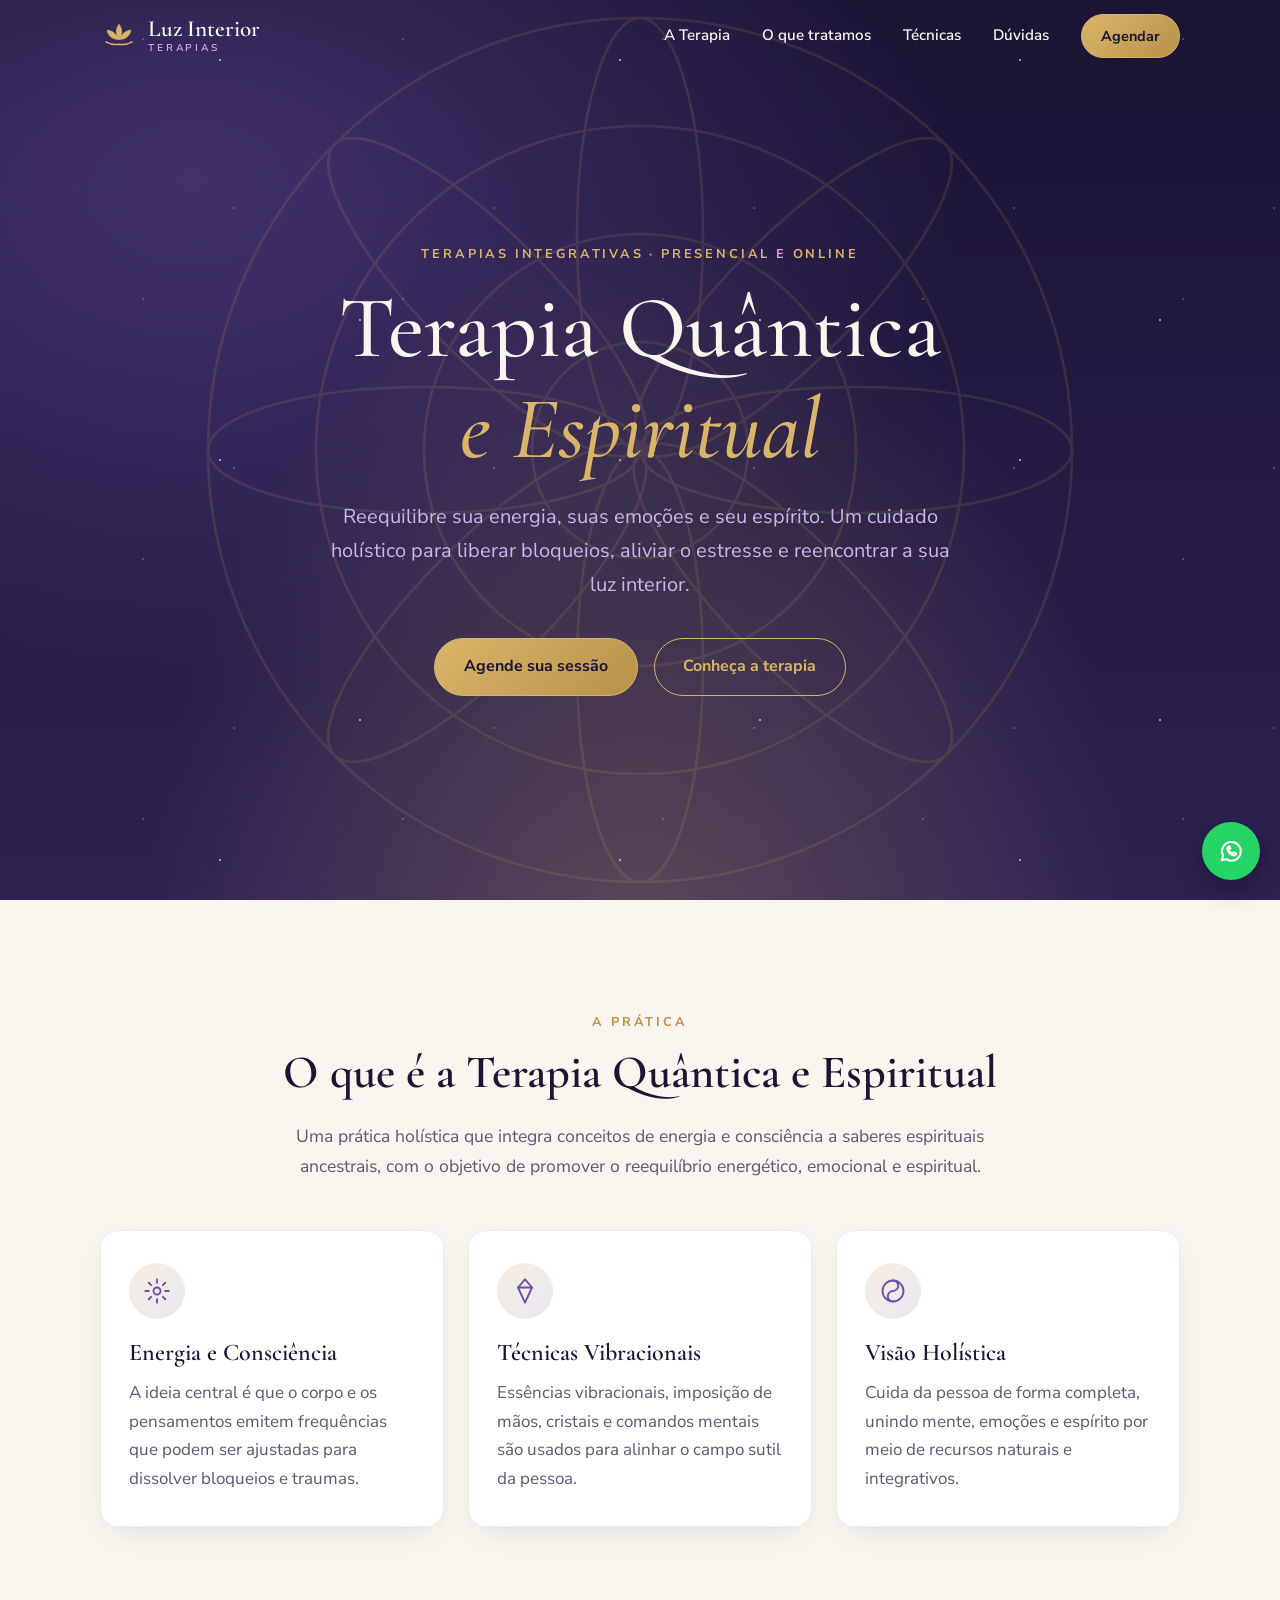
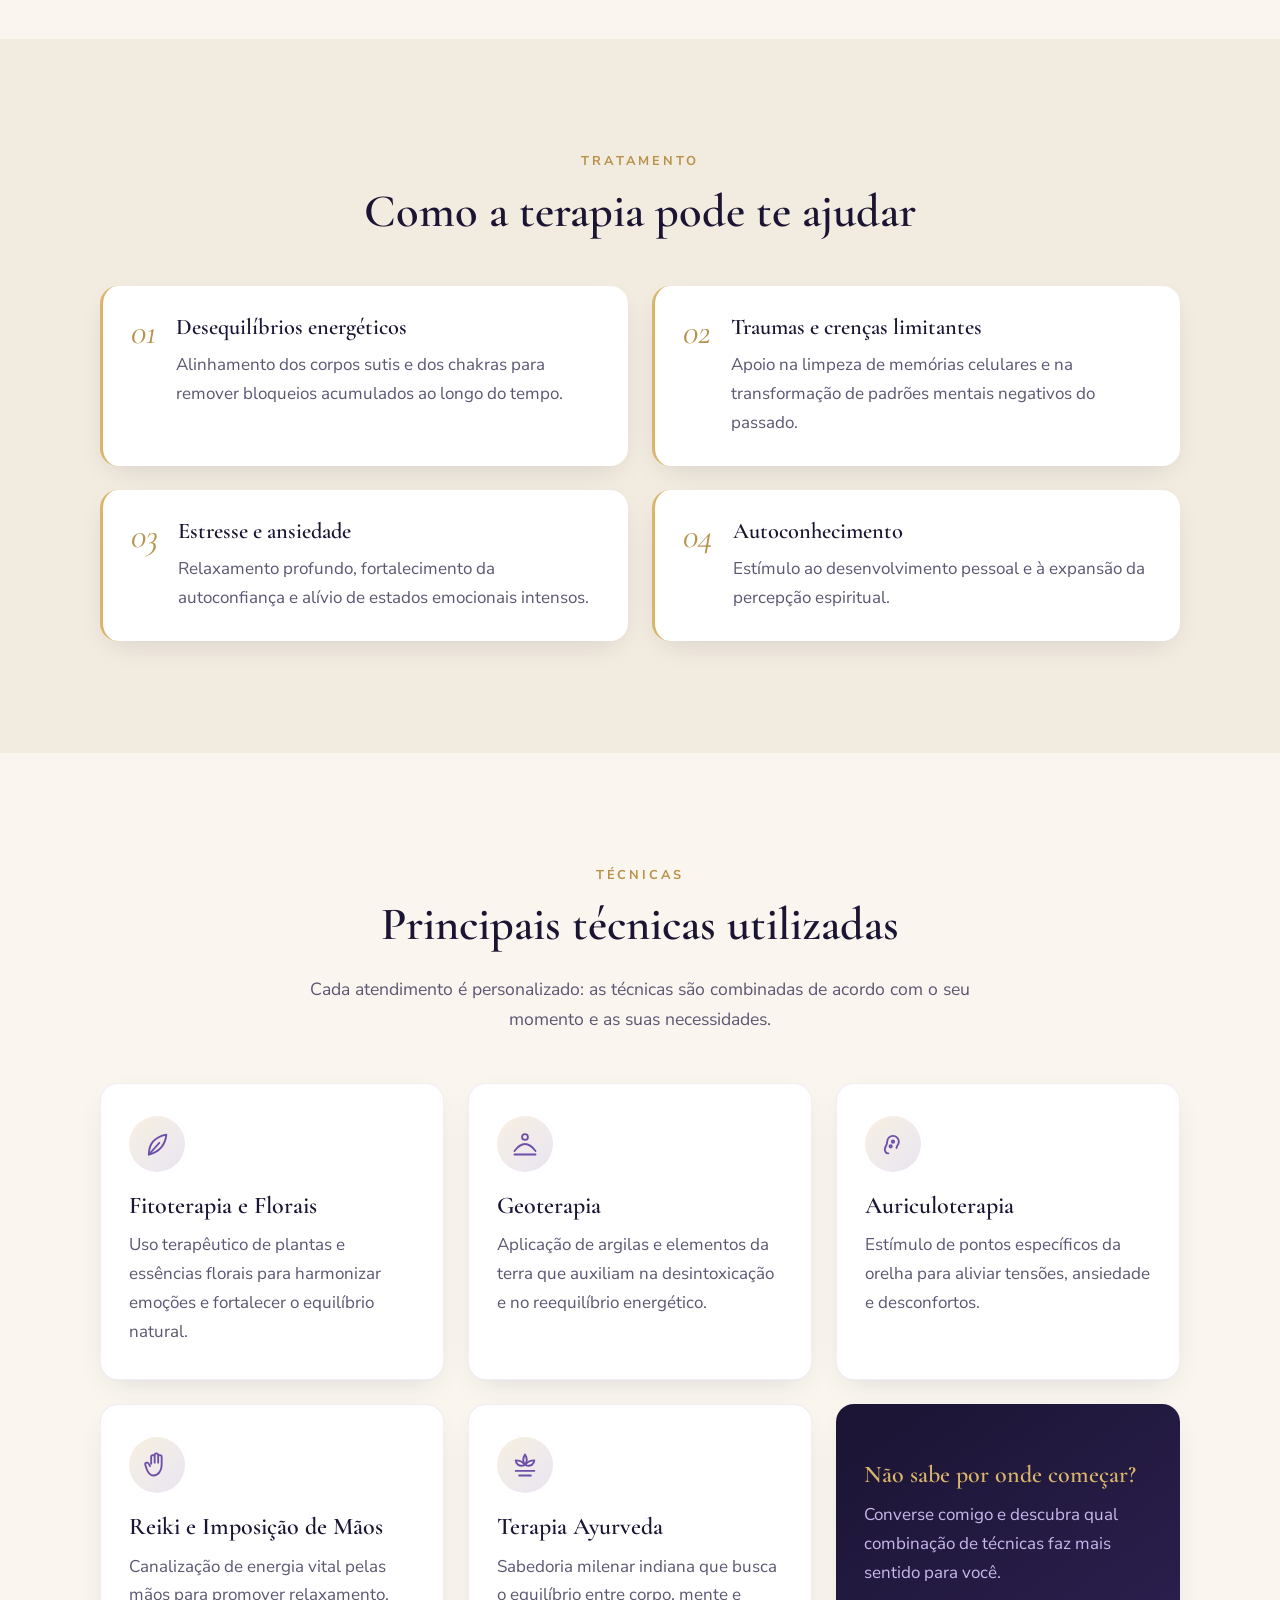
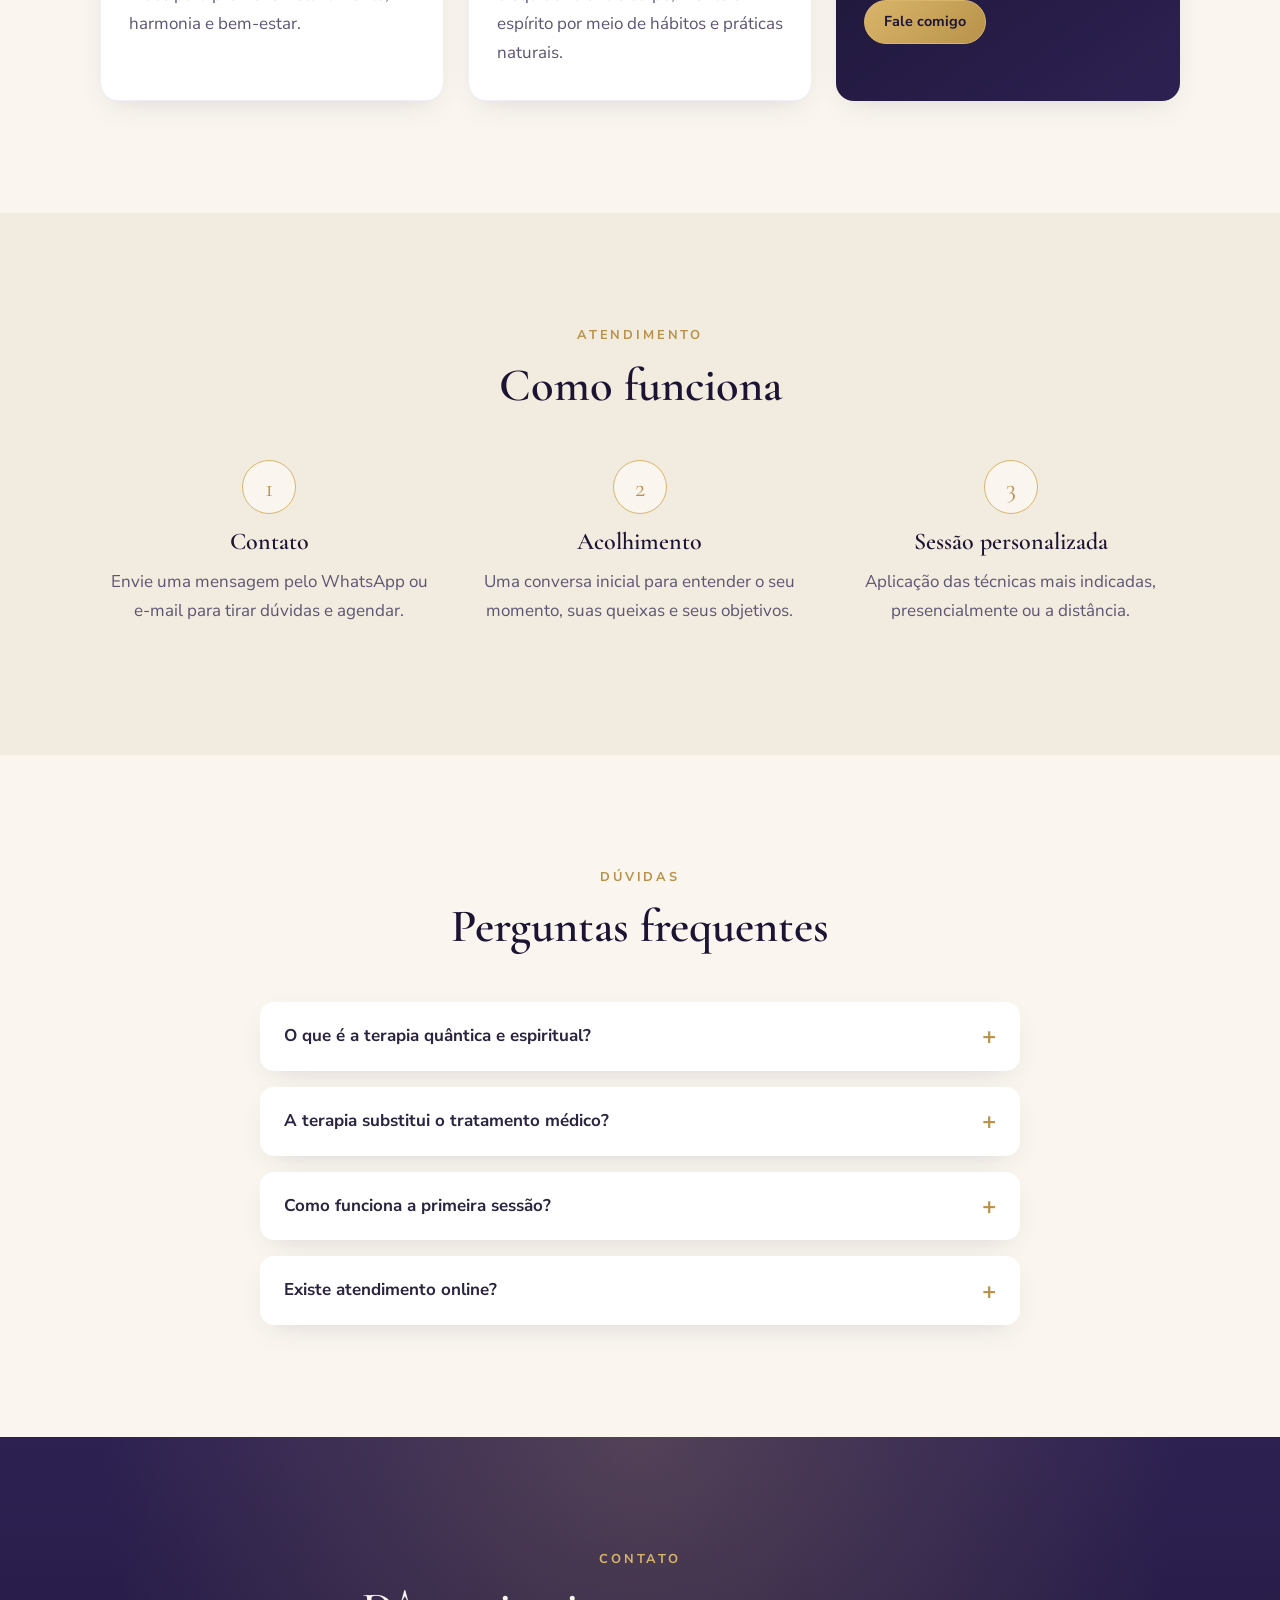
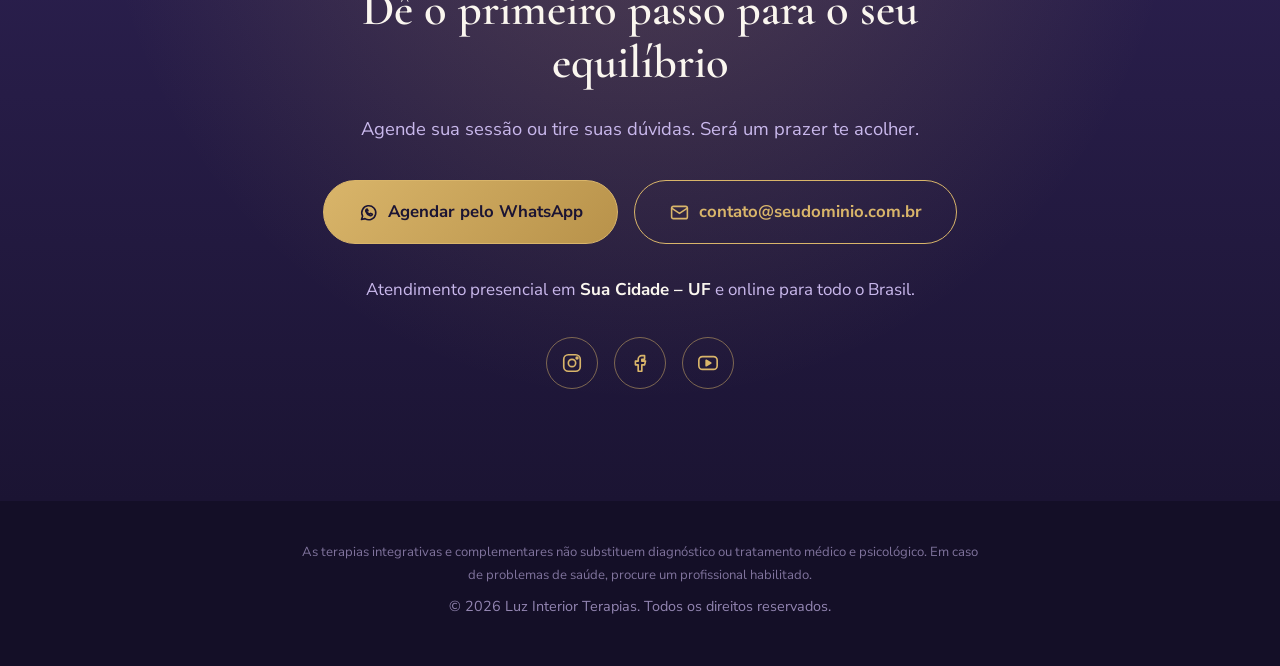
==== index.html @ 0f95713f "feat: V1 landing page validation" ====
<!DOCTYPE html>
<!--
================================================================================
  LANDING PAGE — Terapia Quântica e Espiritual
  --------------------------------------------------------------------------------
  Estrutura do projeto:
    index.html            → página única (este arquivo)
    404.html              → página de erro
    assets/css/style.css  → estilos (variáveis de tema no topo)
    assets/js/main.js     → interações (menu mobile, animações, ano no rodapé)
    assets/img/           → favicon, imagem de compartilhamento (Open Graph)
    robots.txt / sitemap.xml / site.webmanifest / .htaccess

  PERSONALIZAÇÃO:
    Todos os trechos que precisam ser trocados estão marcados com o comentário
    "EDITAR". Faça uma busca por "EDITAR" e por "seudominio.com.br" antes de publicar.
    Veja o README.md para o checklist completo.
================================================================================
-->
<html lang="pt-BR">
<head>
  <meta charset="UTF-8">
  <meta name="viewport" content="width=device-width, initial-scale=1">

  <!-- ===================== SEO BÁSICO ===================== -->
  <!-- EDITAR: título (até ~60 caracteres) — inclua serviço + cidade para SEO local -->
  <title>Terapia Quântica e Espiritual em Sua Cidade | Luz Interior Terapias</title>
  <!-- EDITAR: descrição (até ~155 caracteres) — aparece no resultado do Google -->
  <meta name="description" content="Terapia quântica e espiritual para equilíbrio energético e emocional: Reiki, florais, auriculoterapia, geoterapia e ayurveda. Agende sua sessão.">
  <meta name="keywords" content="terapia quântica, terapia espiritual, reiki, florais, fitoterapia, auriculoterapia, geoterapia, ayurveda, terapia holística, alinhamento de chakras">
  <meta name="author" content="Luz Interior Terapias"> <!-- EDITAR -->
  <meta name="robots" content="index, follow, max-image-preview:large">
  <!-- EDITAR: URL definitiva do site (evita conteúdo duplicado) -->
  <link rel="canonical" href="https://www.seudominio.com.br/">
  <meta name="theme-color" content="#1b1433">

  <!-- ===================== OPEN GRAPH (Facebook, WhatsApp, LinkedIn) ===================== -->
  <meta property="og:type" content="website">
  <meta property="og:locale" content="pt_BR">
  <meta property="og:site_name" content="Luz Interior Terapias"> <!-- EDITAR -->
  <meta property="og:title" content="Terapia Quântica e Espiritual | Luz Interior Terapias">
  <meta property="og:description" content="Reequilíbrio energético, emocional e espiritual com Reiki, florais, auriculoterapia, geoterapia e ayurveda.">
  <meta property="og:url" content="https://www.seudominio.com.br/">
  <meta property="og:image" content="https://www.seudominio.com.br/assets/img/og-image.jpg">
  <meta property="og:image:width" content="1200">
  <meta property="og:image:height" content="630">
  <meta property="og:image:alt" content="Terapia Quântica e Espiritual — Luz Interior Terapias">

  <!-- ===================== TWITTER / X ===================== -->
  <meta name="twitter:card" content="summary_large_image">
  <meta name="twitter:title" content="Terapia Quântica e Espiritual | Luz Interior Terapias">
  <meta name="twitter:description" content="Reequilíbrio energético, emocional e espiritual. Agende sua sessão.">
  <meta name="twitter:image" content="https://www.seudominio.com.br/assets/img/og-image.jpg">

  <!-- ===================== ÍCONES E MANIFEST ===================== -->
  <link rel="icon" href="assets/img/favicon.svg" type="image/svg+xml">
  <link rel="icon" href="assets/img/favicon-32.png" sizes="32x32" type="image/png">
  <link rel="apple-touch-icon" href="assets/img/apple-touch-icon.png">
  <link rel="manifest" href="site.webmanifest">

  <!-- ===================== FONTES (Google Fonts) =====================
       preconnect acelera o carregamento; display=swap evita texto invisível. -->
  <link rel="preconnect" href="https://fonts.googleapis.com">
  <link rel="preconnect" href="https://fonts.gstatic.com" crossorigin>
  <link href="https://fonts.googleapis.com/css2?family=Cormorant+Garamond:ital,wght@0,500;0,600;1,500&family=Nunito+Sans:wght@400;600;700&display=swap" rel="stylesheet">

  <!-- ===================== ESTILOS ===================== -->
  <link rel="stylesheet" href="assets/css/style.css">

  <!-- ===================== DADOS ESTRUTURADOS (Schema.org / JSON-LD) =====================
       Ajudam o Google a entender o negócio (nome, serviços, contato, redes sociais)
       e podem gerar resultados enriquecidos. Teste em: https://search.google.com/test/rich-results -->
  <script type="application/ld+json">
  {
    "@context": "https://schema.org",
    "@type": "HealthAndBeautyBusiness",
    "@id": "https://www.seudominio.com.br/#negocio",
    "name": "Luz Interior Terapias",
    "description": "Terapia quântica e espiritual para reequilíbrio energético, emocional e espiritual.",
    "url": "https://www.seudominio.com.br/",
    "image": "https://www.seudominio.com.br/assets/img/og-image.jpg",
    "logo": "https://www.seudominio.com.br/assets/img/apple-touch-icon.png",
    "telephone": "+55-11-90000-0000",
    "email": "contato@seudominio.com.br",
    "priceRange": "$$",
    "address": {
      "@type": "PostalAddress",
      "addressLocality": "Sua Cidade",
      "addressRegion": "UF",
      "addressCountry": "BR"
    },
    "areaServed": "Sua Cidade e atendimentos online",
    "sameAs": [
      "https://www.instagram.com/seuperfil",
      "https://www.facebook.com/seuperfil",
      "https://www.youtube.com/@seuperfil"
    ],
    "hasOfferCatalog": {
      "@type": "OfferCatalog",
      "name": "Terapias",
      "itemListElement": [
        { "@type": "Offer", "itemOffered": { "@type": "Service", "name": "Fitoterapia e Florais" } },
        { "@type": "Offer", "itemOffered": { "@type": "Service", "name": "Geoterapia" } },
        { "@type": "Offer", "itemOffered": { "@type": "Service", "name": "Auriculoterapia" } },
        { "@type": "Offer", "itemOffered": { "@type": "Service", "name": "Reiki e Imposição de Mãos" } },
        { "@type": "Offer", "itemOffered": { "@type": "Service", "name": "Terapia Ayurveda" } }
      ]
    }
  }
  </script>
  <script type="application/ld+json">
  {
    "@context": "https://schema.org",
    "@type": "FAQPage",
    "mainEntity": [
      {
        "@type": "Question",
        "name": "O que é a terapia quântica e espiritual?",
        "acceptedAnswer": { "@type": "Answer", "text": "É uma prática holística e integrativa que trabalha o equilíbrio energético, emocional e espiritual da pessoa, utilizando técnicas como Reiki, florais, auriculoterapia, geoterapia e ayurveda." }
      },
      {
        "@type": "Question",
        "name": "A terapia substitui o tratamento médico?",
        "acceptedAnswer": { "@type": "Answer", "text": "Não. As terapias integrativas são complementares e não substituem diagnóstico, acompanhamento ou tratamento médico e psicológico." }
      },
      {
        "@type": "Question",
        "name": "Como funciona a primeira sessão?",
        "acceptedAnswer": { "@type": "Answer", "text": "A primeira sessão começa com uma conversa acolhedora para entender o seu momento e seus objetivos. A partir disso, as técnicas mais adequadas são escolhidas para você." }
      },
      {
        "@type": "Question",
        "name": "Existe atendimento online?",
        "acceptedAnswer": { "@type": "Answer", "text": "Sim, algumas práticas podem ser realizadas a distância. Entre em contato para saber quais modalidades estão disponíveis." }
      }
    ]
  }
  </script>

  <!-- ===================== RASTREAMENTO (OPCIONAL) =====================
       Para campanhas de tráfego pago, descomente e preencha os IDs abaixo.
       ATENÇÃO (LGPD): ao ativar pixels/analytics, adicione um aviso de cookies
       e uma política de privacidade.

  Google Analytics 4 — troque G-XXXXXXXXXX pelo seu ID:
  <script async src="https://www.googletagmanager.com/gtag/js?id=G-XXXXXXXXXX"></script>
  <script>
    window.dataLayer = window.dataLayer || [];
    function gtag(){dataLayer.push(arguments);}
    gtag('js', new Date());
    gtag('config', 'G-XXXXXXXXXX');
  </script>

  Meta Pixel (Facebook/Instagram Ads) — cole aqui o código gerado no Gerenciador de Eventos.
  -->
</head>

<body>
  <!-- Link de acessibilidade: permite pular direto para o conteúdo via teclado -->
  <a class="skip-link" href="#conteudo">Pular para o conteúdo</a>

  <!-- ============================================================
       CABEÇALHO / NAVEGAÇÃO
       ============================================================ -->
  <header class="site-header" id="topo">
    <div class="container header-inner">
      <a href="#topo" class="brand" aria-label="Luz Interior Terapias — início">
        <!-- Símbolo: flor de lótus estilizada (SVG inline, sem requisição extra) -->
        <svg class="brand-icon" viewBox="0 0 64 64" aria-hidden="true">
          <path d="M32 12c5 7 7 14 0 26-7-12-5-19 0-26z" />
          <path d="M32 38c-4-9-11-15-20-16 1 9 8 16 20 16z" />
          <path d="M32 38c4-9 11-15 20-16-1 9-8 16-20 16z" />
          <path d="M10 42c7 4 15 5 22 4 7 1 15 0 22-4" fill="none" stroke-width="2.5" stroke-linecap="round" />
        </svg>
        <span class="brand-name">Luz Interior <small>Terapias</small></span> <!-- EDITAR -->
      </a>

      <button class="nav-toggle" aria-expanded="false" aria-controls="menu" aria-label="Abrir menu">
        <span></span><span></span><span></span>
      </button>

      <nav id="menu" class="site-nav" aria-label="Menu principal">
        <ul>
          <li><a href="#sobre">A Terapia</a></li>
          <li><a href="#tratamento">O que tratamos</a></li>
          <li><a href="#tecnicas">Técnicas</a></li>
          <li><a href="#faq">Dúvidas</a></li>
          <li><a href="#contato" class="btn btn-sm">Agendar</a></li>
        </ul>
      </nav>
    </div>
  </header>

  <main id="conteudo">

    <!-- ============================================================
         HERO — primeira dobra: título principal (H1) + chamada para ação
         ============================================================ -->
    <section class="hero" aria-labelledby="hero-titulo">
      <div class="hero-stars" aria-hidden="true"></div>
      <!-- Mandala decorativa ao fundo -->
      <svg class="hero-mandala" viewBox="0 0 200 200" aria-hidden="true">
        <g fill="none" stroke="currentColor" stroke-width="0.6">
          <circle cx="100" cy="100" r="96" />
          <circle cx="100" cy="100" r="72" />
          <circle cx="100" cy="100" r="48" />
          <circle cx="100" cy="100" r="24" />
          <g id="petalas">
            <ellipse cx="100" cy="52" rx="14" ry="48" />
            <ellipse cx="100" cy="52" rx="14" ry="48" transform="rotate(45 100 100)" />
            <ellipse cx="100" cy="52" rx="14" ry="48" transform="rotate(90 100 100)" />
            <ellipse cx="100" cy="52" rx="14" ry="48" transform="rotate(135 100 100)" />
            <ellipse cx="100" cy="52" rx="14" ry="48" transform="rotate(180 100 100)" />
            <ellipse cx="100" cy="52" rx="14" ry="48" transform="rotate(225 100 100)" />
            <ellipse cx="100" cy="52" rx="14" ry="48" transform="rotate(270 100 100)" />
            <ellipse cx="100" cy="52" rx="14" ry="48" transform="rotate(315 100 100)" />
          </g>
        </g>
      </svg>

      <div class="container hero-content">
        <p class="eyebrow">Terapias Integrativas · Presencial e Online</p>
        <h1 id="hero-titulo">Terapia Quântica <span>e Espiritual</span></h1>
        <p class="hero-lead">
          Reequilibre sua energia, suas emoções e seu espírito. Um cuidado holístico
          para liberar bloqueios, aliviar o estresse e reencontrar a sua luz interior.
        </p>
        <div class="hero-actions">
          <a href="#contato" class="btn">Agende sua sessão</a>
          <a href="#sobre" class="btn btn-ghost">Conheça a terapia</a>
        </div>
      </div>
    </section>

    <!-- ============================================================
         SOBRE A TERAPIA — o que é e como funciona a prática
         ============================================================ -->
    <section class="section" id="sobre" aria-labelledby="sobre-titulo">
      <div class="container">
        <header class="section-head reveal">
          <p class="eyebrow">A prática</p>
          <h2 id="sobre-titulo">O que é a Terapia Quântica e Espiritual</h2>
          <p>
            Uma prática holística que integra conceitos de energia e consciência a
            saberes espirituais ancestrais, com o objetivo de promover o reequilíbrio
            energético, emocional e espiritual.
          </p>
        </header>

        <div class="grid grid-3">
          <article class="card reveal">
            <div class="card-icon" aria-hidden="true">
              <svg viewBox="0 0 24 24"><circle cx="12" cy="12" r="3"/><path d="M12 2v3M12 19v3M2 12h3M19 12h3M4.9 4.9l2.1 2.1M17 17l2.1 2.1M4.9 19.1 7 17M17 7l2.1-2.1"/></svg>
            </div>
            <h3>Energia e Consciência</h3>
            <p>
              A ideia central é que o corpo e os pensamentos emitem frequências que
              podem ser ajustadas para dissolver bloqueios e traumas.
            </p>
          </article>

          <article class="card reveal">
            <div class="card-icon" aria-hidden="true">
              <svg viewBox="0 0 24 24"><path d="M12 2 6 9l6 13 6-13-6-7z"/><path d="M6 9h12"/></svg>
            </div>
            <h3>Técnicas Vibracionais</h3>
            <p>
              Essências vibracionais, imposição de mãos, cristais e comandos mentais
              são usados para alinhar o campo sutil da pessoa.
            </p>
          </article>

          <article class="card reveal">
            <div class="card-icon" aria-hidden="true">
              <svg viewBox="0 0 24 24"><circle cx="12" cy="12" r="9"/><path d="M12 3a4.5 4.5 0 0 1 0 9 4.5 4.5 0 0 0 0 9"/></svg>
            </div>
            <h3>Visão Holística</h3>
            <p>
              Cuida da pessoa de forma completa, unindo mente, emoções e espírito
              por meio de recursos naturais e integrativos.
            </p>
          </article>
        </div>
      </div>
    </section>

    <!-- ============================================================
         TRATAMENTO — o que a terapia trabalha (benefícios)
         ============================================================ -->
    <section class="section section-alt" id="tratamento" aria-labelledby="tratamento-titulo">
      <div class="container">
        <header class="section-head reveal">
          <p class="eyebrow">Tratamento</p>
          <h2 id="tratamento-titulo">Como a terapia pode te ajudar</h2>
        </header>

        <div class="grid grid-2">
          <article class="benefit reveal">
            <span class="benefit-num" aria-hidden="true">01</span>
            <div>
              <h3>Desequilíbrios energéticos</h3>
              <p>Alinhamento dos corpos sutis e dos chakras para remover bloqueios acumulados ao longo do tempo.</p>
            </div>
          </article>

          <article class="benefit reveal">
            <span class="benefit-num" aria-hidden="true">02</span>
            <div>
              <h3>Traumas e crenças limitantes</h3>
              <p>Apoio na limpeza de memórias celulares e na transformação de padrões mentais negativos do passado.</p>
            </div>
          </article>

          <article class="benefit reveal">
            <span class="benefit-num" aria-hidden="true">03</span>
            <div>
              <h3>Estresse e ansiedade</h3>
              <p>Relaxamento profundo, fortalecimento da autoconfiança e alívio de estados emocionais intensos.</p>
            </div>
          </article>

          <article class="benefit reveal">
            <span class="benefit-num" aria-hidden="true">04</span>
            <div>
              <h3>Autoconhecimento</h3>
              <p>Estímulo ao desenvolvimento pessoal e à expansão da percepção espiritual.</p>
            </div>
          </article>
        </div>
      </div>
    </section>

    <!-- ============================================================
         TÉCNICAS — principais técnicas utilizadas
         Para adicionar uma técnica, copie um bloco <article class="card technique">.
         ============================================================ -->
    <section class="section" id="tecnicas" aria-labelledby="tecnicas-titulo">
      <div class="container">
        <header class="section-head reveal">
          <p class="eyebrow">Técnicas</p>
          <h2 id="tecnicas-titulo">Principais técnicas utilizadas</h2>
          <p>Cada atendimento é personalizado: as técnicas são combinadas de acordo com o seu momento e as suas necessidades.</p>
        </header>

        <div class="grid grid-3 techniques">
          <article class="card technique reveal">
            <div class="card-icon" aria-hidden="true">
              <svg viewBox="0 0 24 24"><path d="M5 21c0-9 5-15 15-17-1 10-7 15-15 17z"/><path d="M5 21 14 11"/></svg>
            </div>
            <h3>Fitoterapia e Florais</h3>
            <p>Uso terapêutico de plantas e essências florais para harmonizar emoções e fortalecer o equilíbrio natural.</p>
          </article>

          <article class="card technique reveal">
            <div class="card-icon" aria-hidden="true">
              <svg viewBox="0 0 24 24"><path d="M3 18c3-4 6-6 9-6s6 2 9 6"/><path d="M3 21h18"/><circle cx="12" cy="6" r="2.5"/></svg>
            </div>
            <h3>Geoterapia</h3>
            <p>Aplicação de argilas e elementos da terra que auxiliam na desintoxicação e no reequilíbrio energético.</p>
          </article>

          <article class="card technique reveal">
            <div class="card-icon" aria-hidden="true">
              <svg viewBox="0 0 24 24"><path d="M8 20c-2 0-3-1.5-3-3.5S7 13 7 10a5 5 0 0 1 10 0c0 2.5-2 3.5-2 5.5"/><circle cx="12" cy="10" r="1"/><circle cx="10" cy="14" r="1"/></svg>
            </div>
            <h3>Auriculoterapia</h3>
            <p>Estímulo de pontos específicos da orelha para aliviar tensões, ansiedade e desconfortos.</p>
          </article>

          <article class="card technique reveal">
            <div class="card-icon" aria-hidden="true">
              <svg viewBox="0 0 24 24"><path d="M7 11V5a1.5 1.5 0 0 1 3 0v5M10 10V3.5a1.5 1.5 0 0 1 3 0V10M13 10V5a1.5 1.5 0 0 1 3 0v7c0 5-3 9-7 9-3 0-5-3-6-6l-1-3a1.5 1.5 0 0 1 3-1l1 2"/></svg>
            </div>
            <h3>Reiki e Imposição de Mãos</h3>
            <p>Canalização de energia vital pelas mãos para promover relaxamento, harmonia e bem-estar.</p>
          </article>

          <article class="card technique reveal">
            <div class="card-icon" aria-hidden="true">
              <svg viewBox="0 0 24 24"><path d="M12 3c2 3 2 6 0 9-2-3-2-6 0-9z"/><path d="M12 12c-2-3-5-4-8-4 0 3 3 6 8 4zM12 12c2-3 5-4 8-4 0 3-3 6-8 4z"/><path d="M4 17h16M7 21h10"/></svg>
            </div>
            <h3>Terapia Ayurveda</h3>
            <p>Sabedoria milenar indiana que busca o equilíbrio entre corpo, mente e espírito por meio de hábitos e práticas naturais.</p>
          </article>

          <!-- Card de chamada para ação que completa a grade de 6 -->
          <article class="card technique card-cta reveal">
            <h3>Não sabe por onde começar?</h3>
            <p>Converse comigo e descubra qual combinação de técnicas faz mais sentido para você.</p>
            <a href="#contato" class="btn btn-sm">Fale comigo</a>
          </article>
        </div>
      </div>
    </section>

    <!-- ============================================================
         COMO FUNCIONA — passos do atendimento
         ============================================================ -->
    <section class="section section-alt" id="como-funciona" aria-labelledby="passos-titulo">
      <div class="container">
        <header class="section-head reveal">
          <p class="eyebrow">Atendimento</p>
          <h2 id="passos-titulo">Como funciona</h2>
        </header>
        <ol class="steps">
          <li class="reveal">
            <h3>Contato</h3>
            <p>Envie uma mensagem pelo WhatsApp ou e-mail para tirar dúvidas e agendar.</p>
          </li>
          <li class="reveal">
            <h3>Acolhimento</h3>
            <p>Uma conversa inicial para entender o seu momento, suas queixas e seus objetivos.</p>
          </li>
          <li class="reveal">
            <h3>Sessão personalizada</h3>
            <p>Aplicação das técnicas mais indicadas, presencialmente ou a distância.</p>
          </li>
        </ol>
      </div>
    </section>

    <!-- ============================================================
         FAQ — perguntas frequentes (também marcado em JSON-LD no <head>)
         <details>/<summary> funciona sem JavaScript.
         ============================================================ -->
    <section class="section" id="faq" aria-labelledby="faq-titulo">
      <div class="container container-narrow">
        <header class="section-head reveal">
          <p class="eyebrow">Dúvidas</p>
          <h2 id="faq-titulo">Perguntas frequentes</h2>
        </header>

        <div class="faq">
          <details class="reveal">
            <summary>O que é a terapia quântica e espiritual?</summary>
            <p>É uma prática holística e integrativa que trabalha o equilíbrio energético, emocional e espiritual da pessoa, utilizando técnicas como Reiki, florais, auriculoterapia, geoterapia e ayurveda.</p>
          </details>
          <details class="reveal">
            <summary>A terapia substitui o tratamento médico?</summary>
            <p>Não. As terapias integrativas são complementares e não substituem diagnóstico, acompanhamento ou tratamento médico e psicológico.</p>
          </details>
          <details class="reveal">
            <summary>Como funciona a primeira sessão?</summary>
            <p>A primeira sessão começa com uma conversa acolhedora para entender o seu momento e seus objetivos. A partir disso, as técnicas mais adequadas são escolhidas para você.</p>
          </details>
          <details class="reveal">
            <summary>Existe atendimento online?</summary>
            <p>Sim, algumas práticas podem ser realizadas a distância. Entre em contato para saber quais modalidades estão disponíveis.</p>
          </details>
        </div>
      </div>
    </section>

    <!-- ============================================================
         CONTATO E REDES SOCIAIS
         EDITAR: número do WhatsApp (formato 55 + DDD + número, só dígitos),
                 e-mail e links das redes sociais.
         ============================================================ -->
    <section class="section contact" id="contato" aria-labelledby="contato-titulo">
      <div class="container contact-inner reveal">
        <p class="eyebrow">Contato</p>
        <h2 id="contato-titulo">Dê o primeiro passo para o seu equilíbrio</h2>
        <p class="contact-lead">Agende sua sessão ou tire suas dúvidas. Será um prazer te acolher.</p>

        <div class="contact-actions">
          <a class="btn btn-lg" data-track="whatsapp"
             href="https://wa.me/5511900000000?text=Ol%C3%A1!%20Vim%20pelo%20site%20e%20gostaria%20de%20agendar%20uma%20sess%C3%A3o."
             target="_blank" rel="noopener">
            <svg viewBox="0 0 24 24" aria-hidden="true"><path d="M4 20l1.3-3.9A8 8 0 1 1 8 19z"/><path d="M9 9.5c.5 2 2.5 4 4.5 4.5l1-1 2 1c-.5 1.5-1.5 2-3 1.5A7 7 0 0 1 9 11c-.5-1.5 0-2.5 1.5-3l1 2z"/></svg>
            Agendar pelo WhatsApp
          </a>
          <a class="btn btn-ghost btn-lg" data-track="email" href="mailto:contato@seudominio.com.br?subject=Agendamento%20de%20sess%C3%A3o">
            <svg viewBox="0 0 24 24" aria-hidden="true"><rect x="3" y="5" width="18" height="14" rx="2"/><path d="m3 7 9 6 9-6"/></svg>
            contato@seudominio.com.br
          </a>
        </div>

        <p class="contact-info">
          <!-- EDITAR: cidade / endereço de atendimento -->
          Atendimento presencial em <strong>Sua Cidade – UF</strong> e online para todo o Brasil.
        </p>

        <ul class="social" aria-label="Redes sociais">
          <li>
            <a href="https://www.instagram.com/seuperfil" target="_blank" rel="noopener" aria-label="Instagram" data-track="instagram">
              <svg viewBox="0 0 24 24" aria-hidden="true"><rect x="3" y="3" width="18" height="18" rx="5"/><circle cx="12" cy="12" r="4"/><circle cx="17.5" cy="6.5" r="1" class="fill"/></svg>
            </a>
          </li>
          <li>
            <a href="https://www.facebook.com/seuperfil" target="_blank" rel="noopener" aria-label="Facebook" data-track="facebook">
              <svg viewBox="0 0 24 24" aria-hidden="true"><path d="M14 8h3V4h-3a4 4 0 0 0-4 4v2H7v4h3v7h4v-7h3l1-4h-4V8z"/></svg>
            </a>
          </li>
          <li>
            <a href="https://www.youtube.com/@seuperfil" target="_blank" rel="noopener" aria-label="YouTube" data-track="youtube">
              <svg viewBox="0 0 24 24" aria-hidden="true"><rect x="2" y="5" width="20" height="14" rx="4"/><path d="m10 9 5 3-5 3z" class="fill"/></svg>
            </a>
          </li>
        </ul>
      </div>
    </section>
  </main>

  <!-- ============================================================
       RODAPÉ — inclui aviso legal (importante para anúncios e ética profissional)
       ============================================================ -->
  <footer class="site-footer">
    <div class="container">
      <p class="disclaimer">
        As terapias integrativas e complementares não substituem diagnóstico ou
        tratamento médico e psicológico. Em caso de problemas de saúde, procure um
        profissional habilitado.
      </p>
      <p>&copy; <span id="ano">2026</span> Luz Interior Terapias. Todos os direitos reservados.</p> <!-- EDITAR -->
    </div>
  </footer>

  <!-- Botão flutuante de WhatsApp (principal canal de conversão). EDITAR: número -->
  <a class="whatsapp-float" data-track="whatsapp-flutuante"
     href="https://wa.me/5511900000000?text=Ol%C3%A1!%20Vim%20pelo%20site%20e%20gostaria%20de%20agendar%20uma%20sess%C3%A3o."
     target="_blank" rel="noopener" aria-label="Conversar pelo WhatsApp">
    <svg viewBox="0 0 24 24" aria-hidden="true"><path d="M4 20l1.3-3.9A8 8 0 1 1 8 19z"/><path d="M9 9.5c.5 2 2.5 4 4.5 4.5l1-1 2 1c-.5 1.5-1.5 2-3 1.5A7 7 0 0 1 9 11c-.5-1.5 0-2.5 1.5-3l1 2z"/></svg>
  </a>

  <!-- Script carregado com "defer": não bloqueia a renderização da página -->
  <script src="assets/js/main.js" defer></script>
</body>
</html>
---- assets/css/style.css ----
/* ==========================================================================
   Terapia Quântica e Espiritual — Folha de estilos
   --------------------------------------------------------------------------
   Índice:
     1. Variáveis de tema (cores, fontes, espaçamentos)  ← personalize aqui
     2. Reset e base
     3. Utilitários (container, botões, títulos)
     4. Cabeçalho e navegação
     5. Hero
     6. Seções e cards
     7. Benefícios, passos e FAQ
     8. Contato e redes sociais
     9. Rodapé e botão flutuante
    10. Animações
    11. Responsividade
    12. Página 404
   Abordagem mobile-first: estilos base para celular, media queries ampliam.
   ========================================================================== */


/* 1. VARIÁVEIS DE TEMA
   ========================================================================== */
:root {
  /* Paleta: céu noturno (índigo/violeta) + dourado + creme */
  --c-night:        #1b1433;   /* fundo escuro principal */
  --c-night-2:      #2d2152;   /* variação do fundo escuro */
  --c-violet:       #6b4fa8;   /* destaque secundário */
  --c-lavender:     #c9b8ec;   /* textos claros em fundo escuro */
  --c-gold:         #d9b56a;   /* destaque principal / botões */
  --c-gold-dark:    #b8924a;
  --c-cream:        #faf6ef;   /* fundo claro */
  --c-cream-2:      #f2ebdf;   /* fundo claro alternado */
  --c-text:         #2b2440;   /* texto principal */
  --c-text-soft:    #5d5673;   /* texto secundário */
  --c-white:        #ffffff;

  /* Tipografia */
  --f-display: "Cormorant Garamond", Georgia, "Times New Roman", serif;
  --f-body:    "Nunito Sans", system-ui, -apple-system, "Segoe UI", Roboto, sans-serif;

  /* Espaçamentos e formas */
  --space-section: clamp(4rem, 9vw, 7rem);
  --radius:        18px;
  --radius-pill:   999px;
  --shadow-soft:   0 10px 30px -12px rgba(43, 36, 64, 0.18);
  --shadow-glow:   0 0 40px -8px rgba(217, 181, 106, 0.55);
  --container:     1120px;
  --header-h:      72px;
}


/* 2. RESET E BASE
   ========================================================================== */
*,
*::before,
*::after { box-sizing: border-box; }

html {
  scroll-behavior: smooth;
  scroll-padding-top: var(--header-h); /* âncoras não ficam sob o header fixo */
  -webkit-text-size-adjust: 100%;
}

body {
  margin: 0;
  font-family: var(--f-body);
  font-size: 1.0625rem;
  line-height: 1.7;
  color: var(--c-text);
  background: var(--c-cream);
  -webkit-font-smoothing: antialiased;
}

img, svg { display: block; max-width: 100%; }

h1, h2, h3 {
  font-family: var(--f-display);
  font-weight: 600;
  line-height: 1.15;
  margin: 0 0 .5em;
  color: var(--c-night);
}
h2 { font-size: clamp(2rem, 4.5vw, 2.9rem); }
h3 { font-size: 1.5rem; }
p  { margin: 0 0 1em; }

a { color: var(--c-violet); }

ul, ol { margin: 0; padding: 0; list-style: none; }

/* Foco visível para navegação por teclado (acessibilidade) */
:focus-visible {
  outline: 2px solid var(--c-gold);
  outline-offset: 3px;
  border-radius: 4px;
}

.skip-link {
  position: absolute;
  left: 1rem;
  top: -100px;
  z-index: 200;
  padding: .6rem 1rem;
  background: var(--c-gold);
  color: var(--c-night);
  border-radius: 8px;
  font-weight: 700;
}
.skip-link:focus { top: 1rem; }


/* 3. UTILITÁRIOS
   ========================================================================== */
.container {
  width: 100%;
  max-width: var(--container);
  margin-inline: auto;
  padding-inline: 1.25rem;
}
.container-narrow { max-width: 800px; }

/* Texto pequeno em caixa alta acima dos títulos */
.eyebrow {
  font-size: .8rem;
  font-weight: 700;
  letter-spacing: .22em;
  text-transform: uppercase;
  color: var(--c-gold-dark);
  margin-bottom: .75rem;
}

/* Botões */
.btn {
  display: inline-flex;
  align-items: center;
  justify-content: center;
  gap: .6rem;
  padding: .9rem 1.8rem;
  border: 1.5px solid var(--c-gold);
  border-radius: var(--radius-pill);
  background: linear-gradient(135deg, var(--c-gold), var(--c-gold-dark));
  color: var(--c-night);
  font-family: var(--f-body);
  font-weight: 700;
  font-size: 1rem;
  text-decoration: none;
  cursor: pointer;
  transition: transform .25s ease, box-shadow .25s ease, background .25s ease;
}
.btn:hover { transform: translateY(-2px); box-shadow: var(--shadow-glow); }
.btn svg {
  width: 1.25em; height: 1.25em;
  fill: none; stroke: currentColor; stroke-width: 1.8;
  stroke-linecap: round; stroke-linejoin: round;
}
.btn-ghost {
  background: transparent;
  color: var(--c-gold);
}
.btn-ghost:hover { background: rgba(217, 181, 106, .12); }
.btn-sm { padding: .55rem 1.2rem; font-size: .9rem; }
.btn-lg { padding: 1.05rem 2.1rem; font-size: 1.05rem; }

/* Cabeçalho padrão de seção */
.section-head {
  max-width: 720px;
  margin: 0 auto 3rem;
  text-align: center;
}
.section-head p:not(.eyebrow) { color: var(--c-text-soft); font-size: 1.1rem; }


/* 4. CABEÇALHO E NAVEGAÇÃO
   ========================================================================== */
.site-header {
  position: fixed;
  inset: 0 0 auto 0;
  z-index: 100;
  height: var(--header-h);
  transition: background .3s ease, box-shadow .3s ease;
}
/* Classe adicionada via JS quando a página é rolada */
.site-header.is-scrolled {
  background: rgba(27, 20, 51, .92);
  backdrop-filter: blur(10px);
  -webkit-backdrop-filter: blur(10px);
  box-shadow: 0 4px 20px rgba(0, 0, 0, .2);
}

.header-inner {
  height: 100%;
  display: flex;
  align-items: center;
  justify-content: space-between;
}

.brand {
  display: flex;
  align-items: center;
  gap: .6rem;
  text-decoration: none;
  color: var(--c-cream);
}
.brand-icon { width: 38px; height: 38px; fill: var(--c-gold); stroke: var(--c-gold); }
.brand-name {
  font-family: var(--f-display);
  font-size: 1.45rem;
  font-weight: 600;
  line-height: 1;
}
.brand-name small {
  display: block;
  font-family: var(--f-body);
  font-size: .62rem;
  letter-spacing: .3em;
  text-transform: uppercase;
  color: var(--c-lavender);
  margin-top: .2rem;
}

/* Botão hambúrguer (mobile) */
.nav-toggle {
  display: flex;
  flex-direction: column;
  gap: 5px;
  padding: 10px;
  background: none;
  border: 0;
  cursor: pointer;
}
.nav-toggle span {
  width: 24px; height: 2px;
  background: var(--c-cream);
  border-radius: 2px;
  transition: transform .3s ease, opacity .3s ease;
}
.nav-toggle[aria-expanded="true"] span:nth-child(1) { transform: translateY(7px) rotate(45deg); }
.nav-toggle[aria-expanded="true"] span:nth-child(2) { opacity: 0; }
.nav-toggle[aria-expanded="true"] span:nth-child(3) { transform: translateY(-7px) rotate(-45deg); }

/* Menu mobile: painel que desce do topo */
.site-nav {
  position: absolute;
  top: var(--header-h);
  left: 0; right: 0;
  background: var(--c-night);
  padding: 1rem 1.25rem 1.75rem;
  transform: translateY(-10px);
  opacity: 0;
  visibility: hidden;
  transition: opacity .3s ease, transform .3s ease, visibility .3s;
}
.site-nav.is-open { opacity: 1; visibility: visible; transform: none; }
.site-nav ul { display: flex; flex-direction: column; gap: .5rem; }
.site-nav a:not(.btn) {
  display: block;
  padding: .6rem 0;
  color: var(--c-cream);
  text-decoration: none;
  font-weight: 600;
}
.site-nav a:not(.btn):hover { color: var(--c-gold); }
.site-nav .btn { margin-top: .5rem; align-self: flex-start; }


/* 5. HERO
   ========================================================================== */
.hero {
  position: relative;
  overflow: hidden;
  min-height: 100vh;
  min-height: 100svh;
  display: flex;
  align-items: center;
  padding: calc(var(--header-h) + 3rem) 0 5rem;
  color: var(--c-cream);
  text-align: center;
  background:
    radial-gradient(ellipse at 50% 110%, rgba(217, 181, 106, .28), transparent 55%),
    radial-gradient(ellipse at 15% 20%, rgba(107, 79, 168, .45), transparent 50%),
    linear-gradient(180deg, var(--c-night) 0%, var(--c-night-2) 100%);
}

/* Campo de estrelas feito só com CSS (sem imagens) */
.hero-stars,
.hero-stars::after {
  position: absolute;
  inset: 0;
  background-image:
    radial-gradient(1px 1px at 10% 20%, #fff 50%, transparent 51%),
    radial-gradient(1px 1px at 30% 70%, #fff 50%, transparent 51%),
    radial-gradient(1.5px 1.5px at 55% 15%, #fff 50%, transparent 51%),
    radial-gradient(1px 1px at 75% 45%, #fff 50%, transparent 51%),
    radial-gradient(1.5px 1.5px at 90% 80%, #fff 50%, transparent 51%),
    radial-gradient(1px 1px at 65% 88%, #fff 50%, transparent 51%),
    radial-gradient(1px 1px at 20% 90%, #fff 50%, transparent 51%),
    radial-gradient(1px 1px at 85% 10%, #fff 50%, transparent 51%);
  background-size: 400px 400px;
  opacity: .55;
  animation: twinkle 6s ease-in-out infinite alternate;
}
.hero-stars::after {
  content: "";
  background-size: 260px 260px;
  animation-delay: 3s;
  opacity: .35;
}

.hero-mandala {
  position: absolute;
  width: min(900px, 140vw);
  left: 50%; top: 50%;
  transform: translate(-50%, -50%);
  color: var(--c-gold);
  opacity: .12;
  animation: spin 120s linear infinite;
  pointer-events: none;
}

.hero-content { position: relative; z-index: 1; }
.hero .eyebrow { color: var(--c-gold); }
.hero h1 {
  color: var(--c-cream);
  font-size: clamp(2.8rem, 9vw, 5.5rem);
  font-weight: 500;
  margin-bottom: 1.25rem;
}
.hero h1 span {
  display: block;
  font-style: italic;
  color: var(--c-gold);
}
.hero-lead {
  max-width: 620px;
  margin: 0 auto 2.25rem;
  font-size: clamp(1.05rem, 2.2vw, 1.25rem);
  color: var(--c-lavender);
}
.hero-actions {
  display: flex;
  flex-wrap: wrap;
  justify-content: center;
  gap: 1rem;
}


/* 6. SEÇÕES E CARDS
   ========================================================================== */
.section { padding-block: var(--space-section); }
.section-alt { background: var(--c-cream-2); }

.grid { display: grid; gap: 1.5rem; }

.card {
  position: relative;
  padding: 2rem 1.75rem;
  background: var(--c-white);
  border: 1px solid rgba(107, 79, 168, .1);
  border-radius: var(--radius);
  box-shadow: var(--shadow-soft);
  transition: transform .3s ease, box-shadow .3s ease;
}
.card:hover { transform: translateY(-4px); box-shadow: 0 18px 40px -16px rgba(43, 36, 64, .28); }
.card p { color: var(--c-text-soft); margin: 0; }

.card-icon {
  display: grid;
  place-items: center;
  width: 56px; height: 56px;
  margin-bottom: 1.25rem;
  border-radius: 50%;
  background: linear-gradient(135deg, rgba(217, 181, 106, .2), rgba(107, 79, 168, .15));
}
.card-icon svg {
  width: 28px; height: 28px;
  fill: none;
  stroke: var(--c-violet);
  stroke-width: 1.6;
  stroke-linecap: round;
  stroke-linejoin: round;
}

/* Card escuro de chamada para ação dentro da grade de técnicas */
.card-cta {
  display: flex;
  flex-direction: column;
  justify-content: center;
  align-items: flex-start;
  gap: .75rem;
  background: linear-gradient(145deg, var(--c-night), var(--c-night-2));
  border: 0;
}
.card-cta h3 { color: var(--c-gold); margin: 0; }
.card-cta p { color: var(--c-lavender); }


/* 7. BENEFÍCIOS, PASSOS E FAQ
   ========================================================================== */
.benefit {
  display: flex;
  gap: 1.25rem;
  padding: 1.75rem;
  background: var(--c-white);
  border-radius: var(--radius);
  border-left: 3px solid var(--c-gold);
  box-shadow: var(--shadow-soft);
}
.benefit h3 { font-size: 1.4rem; }
.benefit p { margin: 0; color: var(--c-text-soft); }
.benefit-num {
  flex-shrink: 0;
  font-family: var(--f-display);
  font-size: 2.2rem;
  font-style: italic;
  line-height: 1;
  color: var(--c-gold-dark);
}

/* Passos numerados automaticamente via contador CSS */
.steps {
  display: grid;
  gap: 2rem;
  counter-reset: passo;
}
.steps li {
  position: relative;
  padding-top: 4.25rem;
  text-align: center;
  counter-increment: passo;
}
.steps li::before {
  content: counter(passo);
  position: absolute;
  top: 0; left: 50%;
  transform: translateX(-50%);
  display: grid;
  place-items: center;
  width: 54px; height: 54px;
  border-radius: 50%;
  border: 1.5px solid var(--c-gold);
  font-family: var(--f-display);
  font-size: 1.6rem;
  color: var(--c-gold-dark);
  background: var(--c-cream);
}
.steps p { color: var(--c-text-soft); max-width: 320px; margin-inline: auto; }

/* FAQ com <details>, sem dependência de JS */
.faq { display: grid; gap: 1rem; }
.faq details {
  background: var(--c-white);
  border-radius: 14px;
  box-shadow: var(--shadow-soft);
  overflow: hidden;
}
.faq summary {
  position: relative;
  padding: 1.25rem 3.5rem 1.25rem 1.5rem;
  font-weight: 700;
  cursor: pointer;
  list-style: none;
}
.faq summary::-webkit-details-marker { display: none; }
.faq summary::after {
  content: "+";
  position: absolute;
  right: 1.5rem; top: 50%;
  transform: translateY(-50%);
  font-size: 1.5rem;
  color: var(--c-gold-dark);
  transition: transform .3s ease;
}
.faq details[open] summary::after { transform: translateY(-50%) rotate(45deg); }
.faq details p { padding: 0 1.5rem 1.25rem; margin: 0; color: var(--c-text-soft); }


/* 8. CONTATO E REDES SOCIAIS
   ========================================================================== */
.contact {
  position: relative;
  text-align: center;
  color: var(--c-cream);
  background:
    radial-gradient(ellipse at 50% 0%, rgba(217, 181, 106, .22), transparent 60%),
    linear-gradient(180deg, var(--c-night-2), var(--c-night));
}
.contact h2 { color: var(--c-cream); max-width: 700px; margin-inline: auto; }
.contact .eyebrow { color: var(--c-gold); }
.contact-lead { color: var(--c-lavender); font-size: 1.15rem; margin-bottom: 2.25rem; }

.contact-actions {
  display: flex;
  flex-direction: column;
  align-items: center;
  gap: 1rem;
  margin-bottom: 2rem;
}
.contact-actions .btn { width: 100%; max-width: 360px; }
.contact-actions .btn-ghost { word-break: break-all; }

.contact-info { color: var(--c-lavender); }
.contact-info strong { color: var(--c-cream); }

.social {
  display: flex;
  justify-content: center;
  gap: 1rem;
  margin-top: 2rem;
}
.social a {
  display: grid;
  place-items: center;
  width: 52px; height: 52px;
  border-radius: 50%;
  border: 1.5px solid rgba(217, 181, 106, .5);
  color: var(--c-gold);
  transition: background .25s ease, color .25s ease, transform .25s ease;
}
.social a:hover { background: var(--c-gold); color: var(--c-night); transform: translateY(-3px); }
.social svg {
  width: 22px; height: 22px;
  fill: none; stroke: currentColor; stroke-width: 1.8;
  stroke-linecap: round; stroke-linejoin: round;
}
.social svg .fill { fill: currentColor; }


/* 9. RODAPÉ E BOTÃO FLUTUANTE
   ========================================================================== */
.site-footer {
  padding: 2.5rem 0 5.5rem;
  background: #140f27;
  color: rgba(201, 184, 236, .7);
  font-size: .9rem;
  text-align: center;
}
.site-footer p { margin: 0 0 .5rem; }
.disclaimer { max-width: 680px; margin-inline: auto !important; font-size: .82rem; opacity: .85; }

.whatsapp-float {
  position: fixed;
  right: 1.25rem; bottom: 1.25rem;
  z-index: 90;
  display: grid;
  place-items: center;
  width: 58px; height: 58px;
  border-radius: 50%;
  background: #25d366;
  color: var(--c-white);
  box-shadow: 0 8px 24px rgba(0, 0, 0, .3);
  transition: transform .25s ease;
}
.whatsapp-float:hover { transform: scale(1.08); }
.whatsapp-float svg {
  width: 28px; height: 28px;
  fill: none; stroke: currentColor; stroke-width: 1.8;
  stroke-linecap: round; stroke-linejoin: round;
}


/* 10. ANIMAÇÕES
   ========================================================================== */
@keyframes spin    { to { transform: translate(-50%, -50%) rotate(360deg); } }
@keyframes twinkle { from { opacity: .25; } to { opacity: .7; } }

/* Revelação suave ao rolar. A classe .js é adicionada pelo main.js,
   então sem JavaScript o conteúdo continua visível normalmente. */
.js .reveal {
  opacity: 0;
  transform: translateY(24px);
  transition: opacity .8s ease, transform .8s ease;
}
.js .reveal.is-visible { opacity: 1; transform: none; }

/* Respeita quem prefere menos movimento (acessibilidade) */
@media (prefers-reduced-motion: reduce) {
  html { scroll-behavior: auto; }
  *, *::before, *::after {
    animation: none !important;
    transition: none !important;
  }
  .js .reveal { opacity: 1; transform: none; }
}


/* 11. RESPONSIVIDADE
   ========================================================================== */
@media (min-width: 640px) {
  .grid-2 { grid-template-columns: repeat(2, 1fr); }
  .grid-3 { grid-template-columns: repeat(2, 1fr); }
  .contact-actions { flex-direction: row; justify-content: center; }
  .contact-actions .btn { width: auto; max-width: none; }
}

@media (min-width: 900px) {
  .grid-3 { grid-template-columns: repeat(3, 1fr); }
  .steps  { grid-template-columns: repeat(3, 1fr); }

  /* Menu horizontal no desktop */
  .nav-toggle { display: none; }
  .site-nav {
    position: static;
    padding: 0;
    background: none;
    opacity: 1;
    visibility: visible;
    transform: none;
  }
  .site-nav ul { flex-direction: row; align-items: center; gap: 2rem; }
  .site-nav a:not(.btn) { padding: 0; font-size: .95rem; }
  .site-nav .btn { margin-top: 0; }

  .site-footer { padding-bottom: 2.5rem; }
}


/* 12. PÁGINA 404
   --------------------------------------------------------------------------
   Reaproveita .hero, .hero-stars, .hero-mandala e .btn; abaixo, apenas o que
   é exclusivo da página de erro.
   ========================================================================== */
.page-404 {
  display: flex;
  flex-direction: column;
  min-height: 100vh;
  min-height: 100svh;
  background: var(--c-night);
}

/* Header sempre transparente sobre o fundo escuro */
.page-404 .site-header { position: absolute; }

.error-hero {
  flex: 1;
  min-height: 0;
  padding: calc(var(--header-h) + 1.5rem) 0 3rem;
}

/* Número "4 🪷 4" */
.error-code {
  display: flex;
  align-items: center;
  justify-content: center;
  gap: clamp(.5rem, 2vw, 1.25rem);
  margin: 0 0 1rem;
  font-family: var(--f-display);
  font-size: clamp(6rem, 22vw, 11rem);
  font-weight: 500;
  font-style: italic;
  line-height: 1;
  color: var(--c-gold);
  text-shadow: 0 0 40px rgba(217, 181, 106, .35);
}
.error-lotus {
  width: .8em;
  height: .8em;
  fill: var(--c-gold);
  stroke: var(--c-gold);
  filter: drop-shadow(0 0 18px rgba(217, 181, 106, .45));
  animation: breathe 5s ease-in-out infinite;
}

.error-hero h1 { font-size: clamp(2.2rem, 6vw, 3.6rem); }

/* Atalhos em linha (quebram de linha sozinhos no celular) */
.error-links {
  display: flex;
  flex-wrap: wrap;
  justify-content: center;
  gap: .5rem 1.75rem;
  margin-top: 2.5rem;
}
.error-links a {
  position: relative;
  color: var(--c-lavender);
  font-size: .95rem;
  font-weight: 600;
  text-decoration: none;
  border-bottom: 1px solid rgba(217, 181, 106, .35);
  padding-bottom: 2px;
  transition: color .25s ease, border-color .25s ease;
}
.error-links a:hover { color: var(--c-gold); border-color: var(--c-gold); }

.error-footer { padding: 1.5rem 0; }

/* Lótus "respirando" (desativada por prefers-reduced-motion, seção 10) */
@keyframes breathe {
  0%, 100% { transform: scale(1);    opacity: .9; }
  50%      { transform: scale(1.06); opacity: 1;  }
}
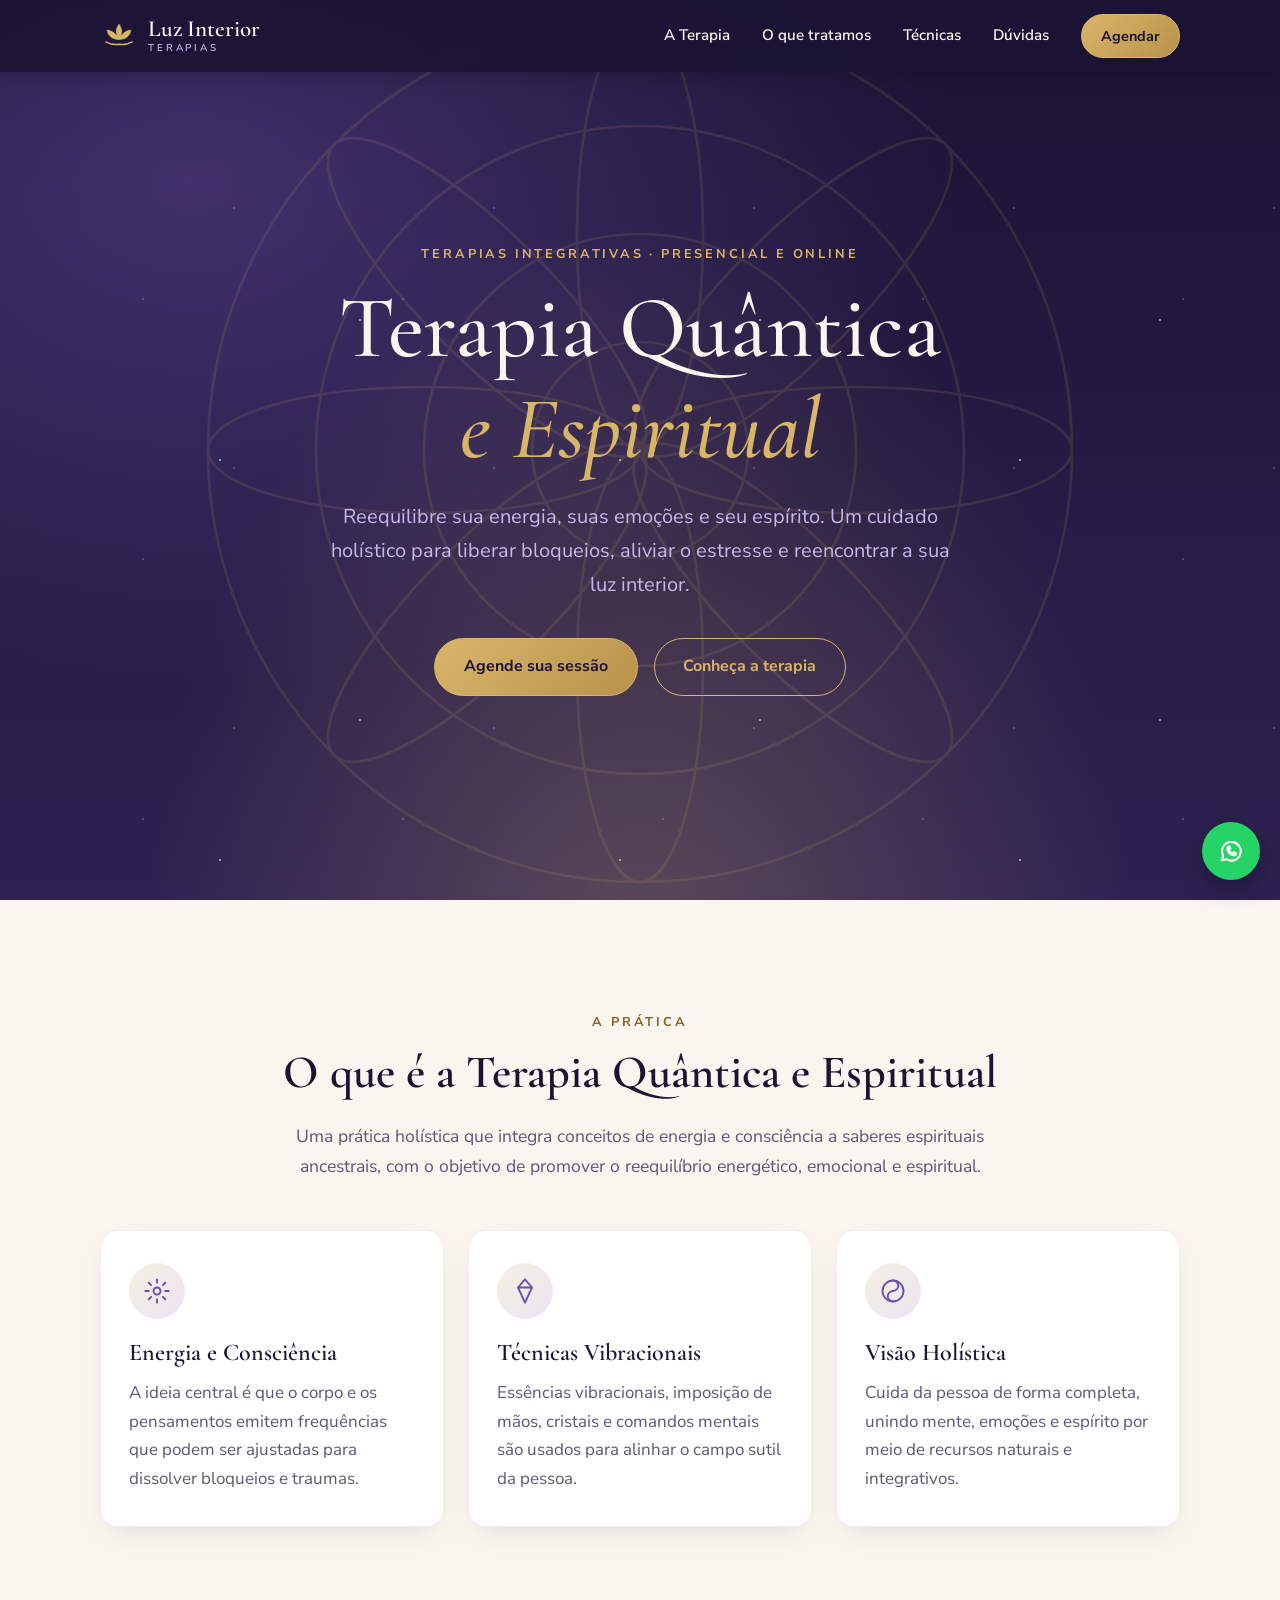
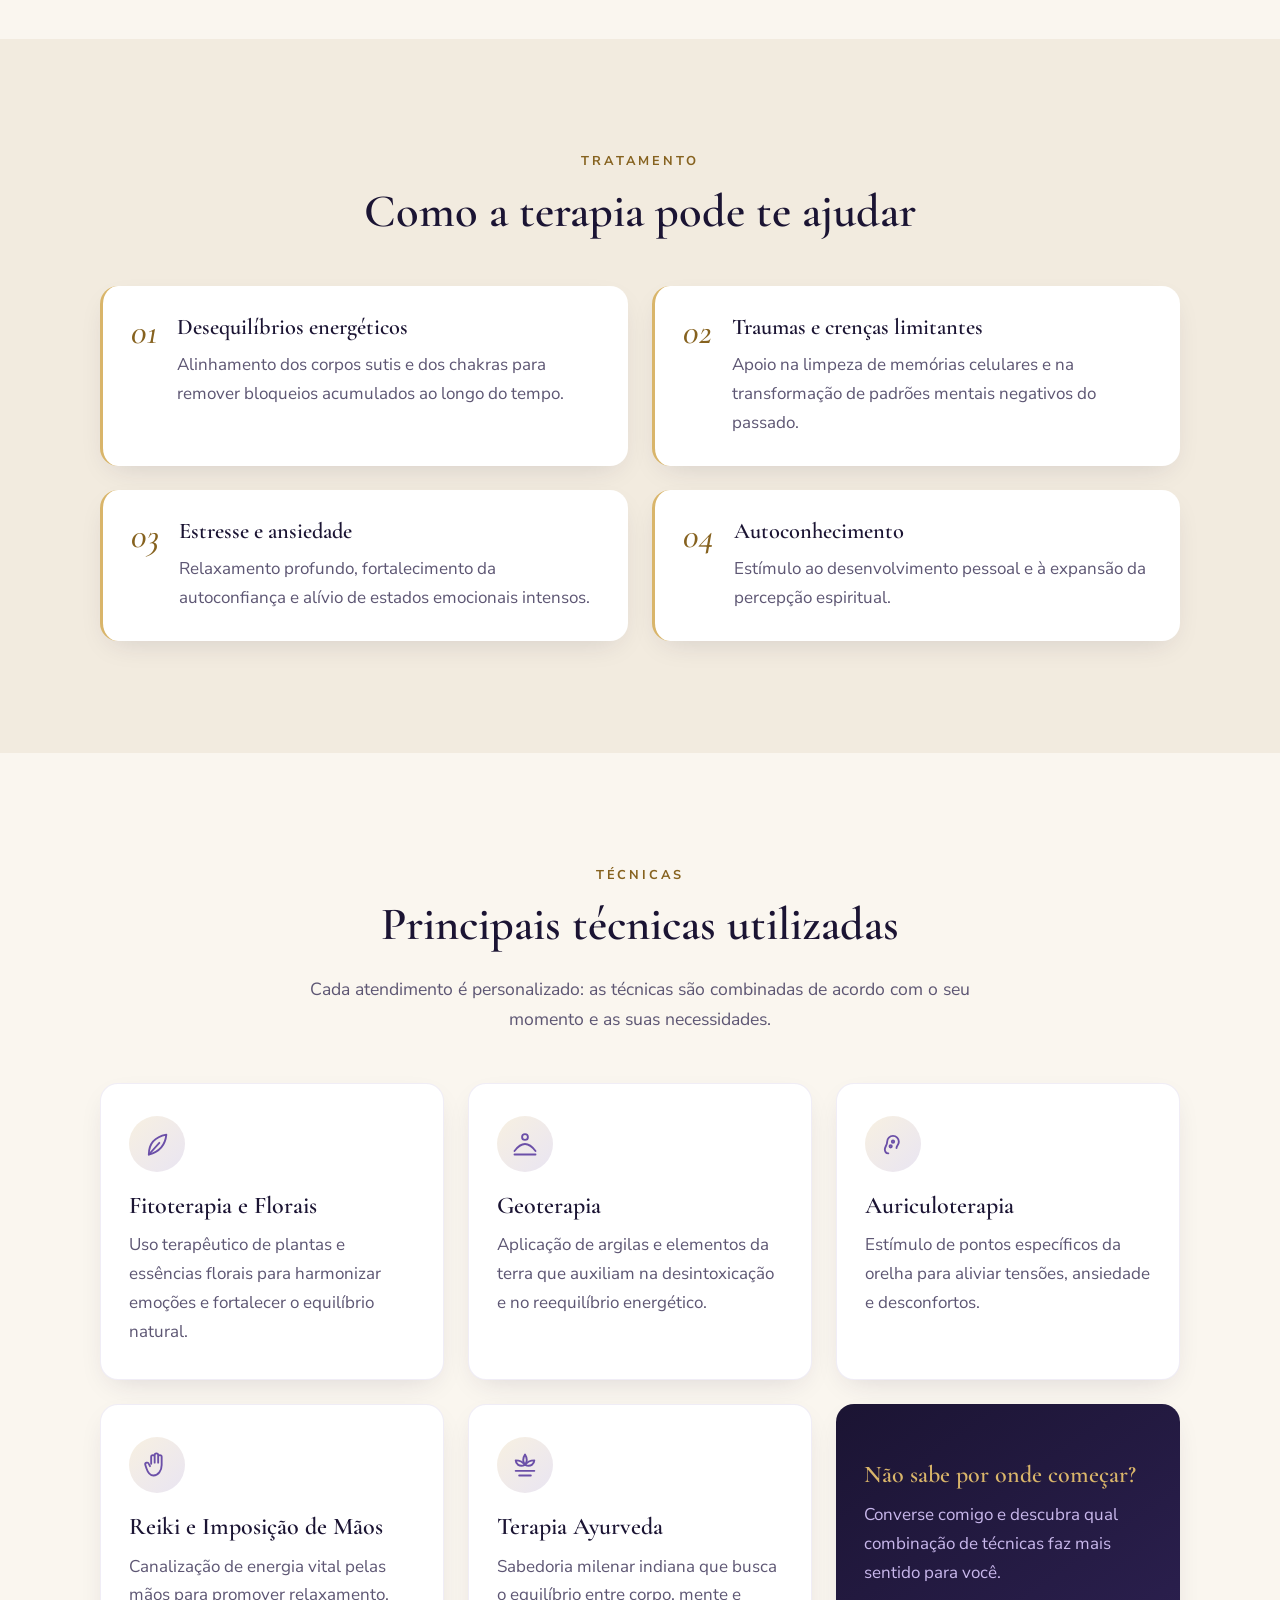
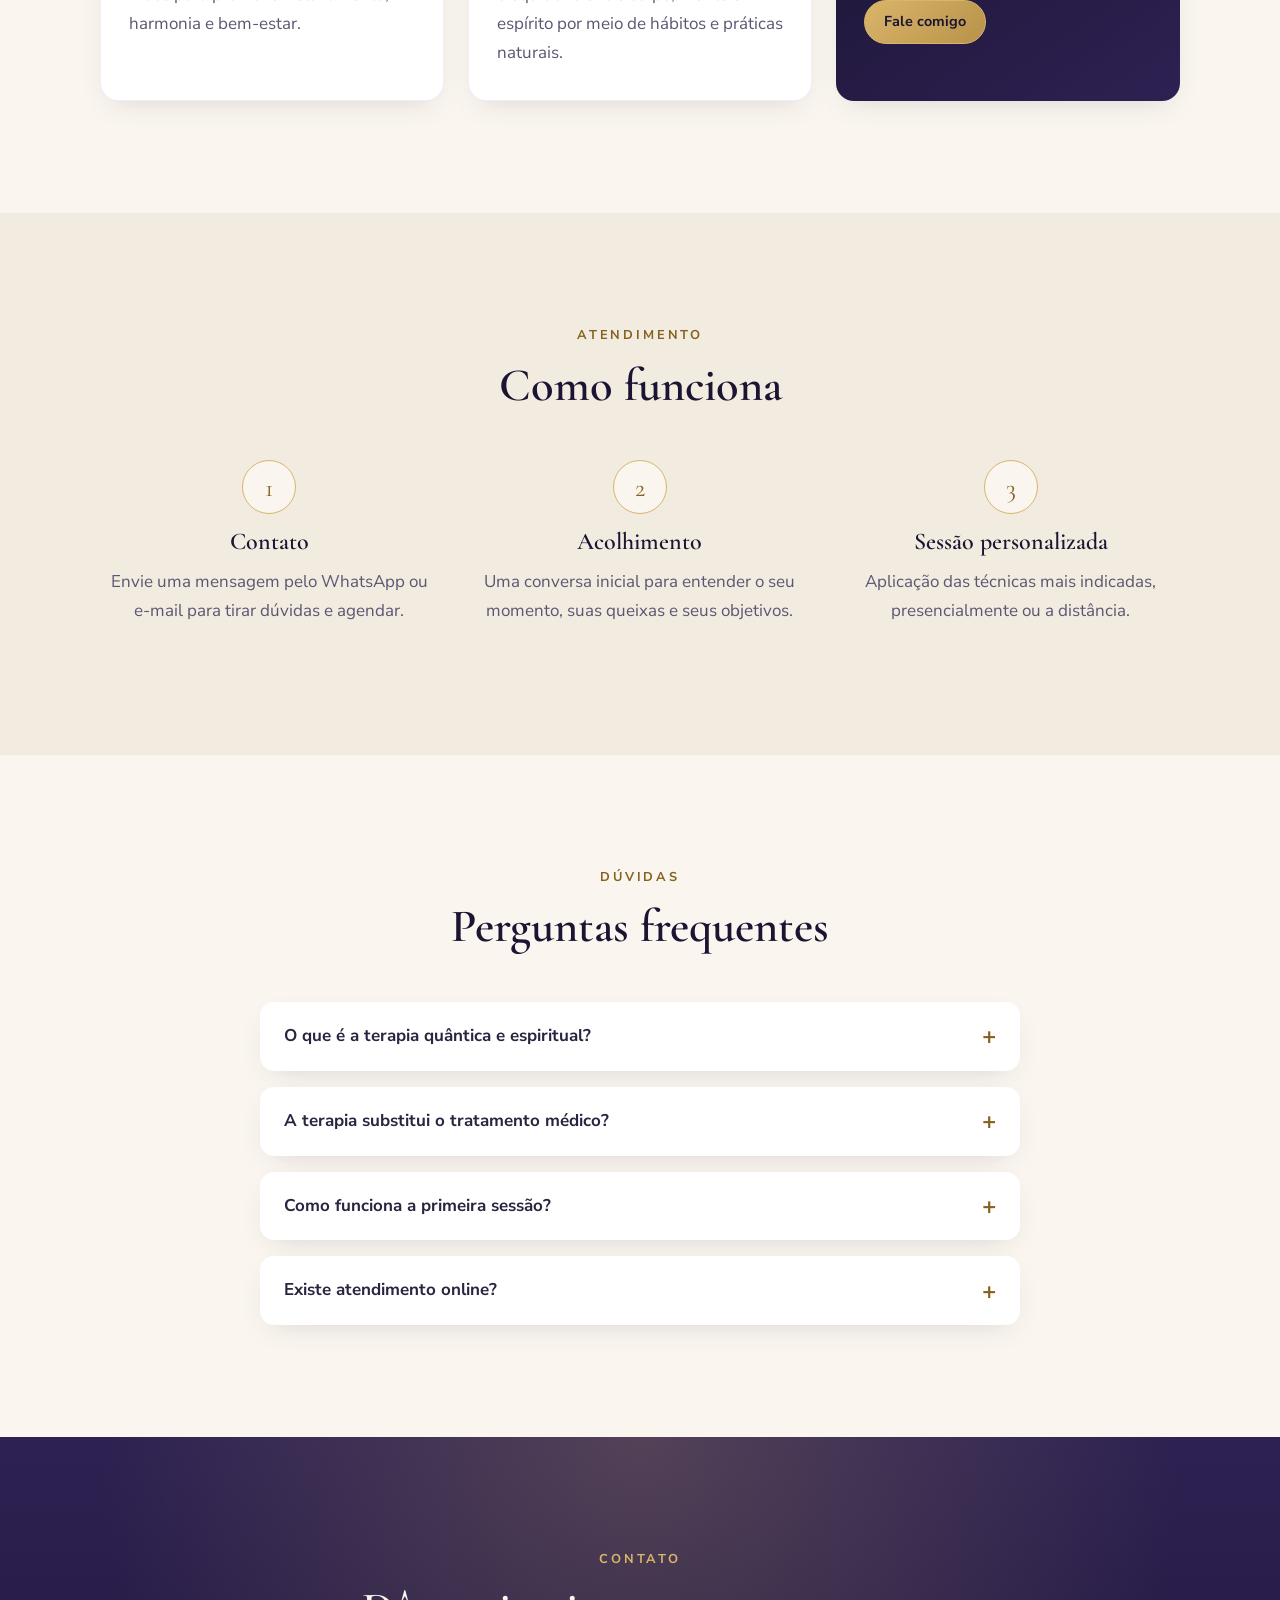
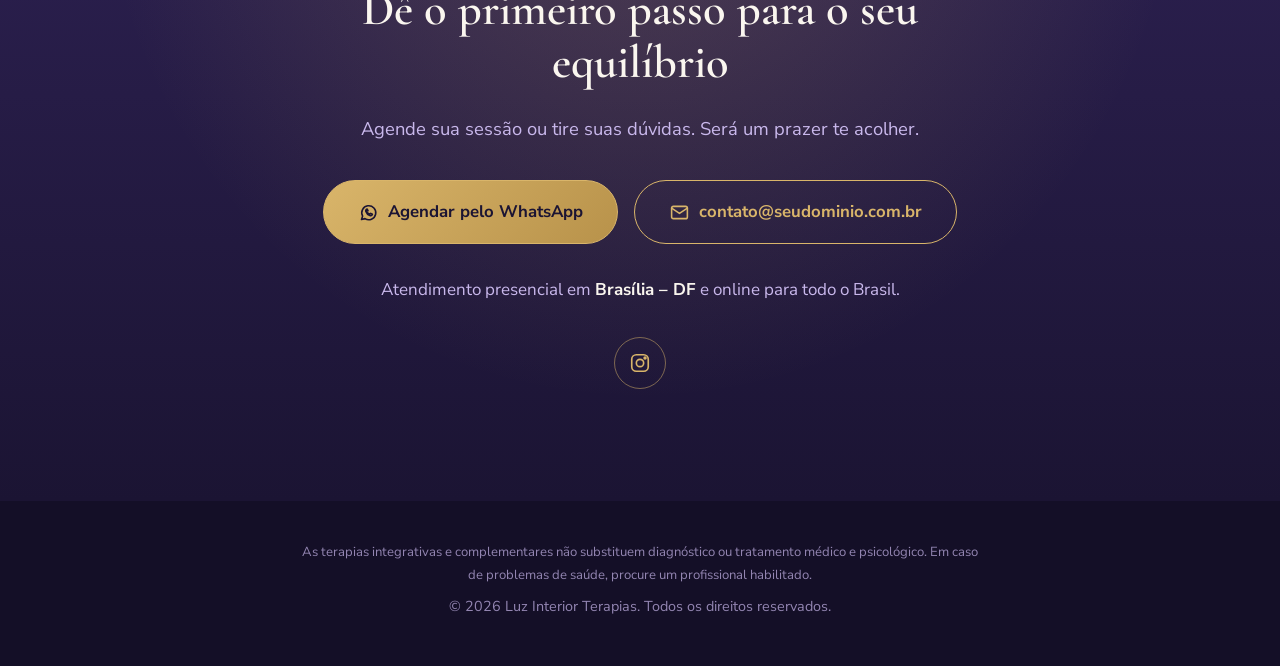
==== commit b4958c34: "feat: improve accessibility" ====
--- a/index.html
+++ b/index.html
@@ -10,11 +10,6 @@
     assets/js/main.js     → interações (menu mobile, animações, ano no rodapé)
     assets/img/           → favicon, imagem de compartilhamento (Open Graph)
     robots.txt / sitemap.xml / site.webmanifest / .htaccess
-
-  PERSONALIZAÇÃO:
-    Todos os trechos que precisam ser trocados estão marcados com o comentário
-    "EDITAR". Faça uma busca por "EDITAR" e por "seudominio.com.br" antes de publicar.
-    Veja o README.md para o checklist completo.
 ================================================================================
 -->
 <html lang="pt-BR">
@@ -23,21 +18,18 @@
   <meta name="viewport" content="width=device-width, initial-scale=1">
 
   <!-- ===================== SEO BÁSICO ===================== -->
-  <!-- EDITAR: título (até ~60 caracteres) — inclua serviço + cidade para SEO local -->
   <title>Terapia Quântica e Espiritual em Sua Cidade | Luz Interior Terapias</title>
-  <!-- EDITAR: descrição (até ~155 caracteres) — aparece no resultado do Google -->
   <meta name="description" content="Terapia quântica e espiritual para equilíbrio energético e emocional: Reiki, florais, auriculoterapia, geoterapia e ayurveda. Agende sua sessão.">
   <meta name="keywords" content="terapia quântica, terapia espiritual, reiki, florais, fitoterapia, auriculoterapia, geoterapia, ayurveda, terapia holística, alinhamento de chakras">
-  <meta name="author" content="Luz Interior Terapias"> <!-- EDITAR -->
+  <meta name="author" content="Luz Interior Terapias">
   <meta name="robots" content="index, follow, max-image-preview:large">
-  <!-- EDITAR: URL definitiva do site (evita conteúdo duplicado) -->
   <link rel="canonical" href="https://www.seudominio.com.br/">
   <meta name="theme-color" content="#1b1433">
 
   <!-- ===================== OPEN GRAPH (Facebook, WhatsApp, LinkedIn) ===================== -->
   <meta property="og:type" content="website">
   <meta property="og:locale" content="pt_BR">
-  <meta property="og:site_name" content="Luz Interior Terapias"> <!-- EDITAR -->
+  <meta property="og:site_name" content="Luz Interior Terapias">
   <meta property="og:title" content="Terapia Quântica e Espiritual | Luz Interior Terapias">
   <meta property="og:description" content="Reequilíbrio energético, emocional e espiritual com Reiki, florais, auriculoterapia, geoterapia e ayurveda.">
   <meta property="og:url" content="https://www.seudominio.com.br/">
@@ -58,11 +50,13 @@
   <link rel="apple-touch-icon" href="assets/img/apple-touch-icon.png">
   <link rel="manifest" href="site.webmanifest">
 
-  <!-- ===================== FONTES (Google Fonts) =====================
-       preconnect acelera o carregamento; display=swap evita texto invisível. -->
-  <link rel="preconnect" href="https://fonts.googleapis.com">
-  <link rel="preconnect" href="https://fonts.gstatic.com" crossorigin>
-  <link href="https://fonts.googleapis.com/css2?family=Cormorant+Garamond:ital,wght@0,500;0,600;1,500&family=Nunito+Sans:wght@400;600;700&display=swap" rel="stylesheet">
+  <!-- ===================== FONTES (auto-hospedadas em assets/fonts/) =====================
+       Servidas do próprio domínio: sem requisição bloqueante a terceiros e sem
+       envio do IP do visitante ao Google (LGPD). O preload inicia o download
+       junto com o HTML; os @font-face ficam no início do style.css. -->
+  <link rel="preload" href="assets/fonts/cormorant-garamond-latin-var.woff2" as="font" type="font/woff2" crossorigin>
+  <link rel="preload" href="assets/fonts/cormorant-garamond-latin-500-italic.woff2" as="font" type="font/woff2" crossorigin>
+  <link rel="preload" href="assets/fonts/nunito-sans-latin-var.woff2" as="font" type="font/woff2" crossorigin>
 
   <!-- ===================== ESTILOS ===================== -->
   <link rel="stylesheet" href="assets/css/style.css">
@@ -172,7 +166,7 @@
           <path d="M32 38c4-9 11-15 20-16-1 9-8 16-20 16z" />
           <path d="M10 42c7 4 15 5 22 4 7 1 15 0 22-4" fill="none" stroke-width="2.5" stroke-linecap="round" />
         </svg>
-        <span class="brand-name">Luz Interior <small>Terapias</small></span> <!-- EDITAR -->
+        <span class="brand-name">Luz Interior <small>Terapias</small></span>
       </a>
 
       <button class="nav-toggle" aria-expanded="false" aria-controls="menu" aria-label="Abrir menu">
@@ -453,8 +447,6 @@
 
     <!-- ============================================================
          CONTATO E REDES SOCIAIS
-         EDITAR: número do WhatsApp (formato 55 + DDD + número, só dígitos),
-                 e-mail e links das redes sociais.
          ============================================================ -->
     <section class="section contact" id="contato" aria-labelledby="contato-titulo">
       <div class="container contact-inner reveal">
@@ -464,7 +456,7 @@
 
         <div class="contact-actions">
           <a class="btn btn-lg" data-track="whatsapp"
-             href="https://wa.me/5511900000000?text=Ol%C3%A1!%20Vim%20pelo%20site%20e%20gostaria%20de%20agendar%20uma%20sess%C3%A3o."
+             href="https://wa.me/5561998837963?text=Ol%C3%A1!%20Vim%20pelo%20site%20e%20gostaria%20de%20agendar%20uma%20sess%C3%A3o."
              target="_blank" rel="noopener">
             <svg viewBox="0 0 24 24" aria-hidden="true"><path d="M4 20l1.3-3.9A8 8 0 1 1 8 19z"/><path d="M9 9.5c.5 2 2.5 4 4.5 4.5l1-1 2 1c-.5 1.5-1.5 2-3 1.5A7 7 0 0 1 9 11c-.5-1.5 0-2.5 1.5-3l1 2z"/></svg>
             Agendar pelo WhatsApp
@@ -476,8 +468,7 @@
         </div>
 
         <p class="contact-info">
-          <!-- EDITAR: cidade / endereço de atendimento -->
-          Atendimento presencial em <strong>Sua Cidade – UF</strong> e online para todo o Brasil.
+          Atendimento presencial em <strong>Brasília – DF</strong> e online para todo o Brasil.
         </p>
 
         <ul class="social" aria-label="Redes sociais">
@@ -486,7 +477,7 @@
               <svg viewBox="0 0 24 24" aria-hidden="true"><rect x="3" y="3" width="18" height="18" rx="5"/><circle cx="12" cy="12" r="4"/><circle cx="17.5" cy="6.5" r="1" class="fill"/></svg>
             </a>
           </li>
-          <li>
+          <!-- <li>
             <a href="https://www.facebook.com/seuperfil" target="_blank" rel="noopener" aria-label="Facebook" data-track="facebook">
               <svg viewBox="0 0 24 24" aria-hidden="true"><path d="M14 8h3V4h-3a4 4 0 0 0-4 4v2H7v4h3v7h4v-7h3l1-4h-4V8z"/></svg>
             </a>
@@ -495,7 +486,7 @@
             <a href="https://www.youtube.com/@seuperfil" target="_blank" rel="noopener" aria-label="YouTube" data-track="youtube">
               <svg viewBox="0 0 24 24" aria-hidden="true"><rect x="2" y="5" width="20" height="14" rx="4"/><path d="m10 9 5 3-5 3z" class="fill"/></svg>
             </a>
-          </li>
+          </li> -->
         </ul>
       </div>
     </section>
@@ -511,16 +502,17 @@
         tratamento médico e psicológico. Em caso de problemas de saúde, procure um
         profissional habilitado.
       </p>
-      <p>&copy; <span id="ano">2026</span> Luz Interior Terapias. Todos os direitos reservados.</p> <!-- EDITAR -->
+      <p>&copy; <span id="ano">2026</span> Luz Interior Terapias. Todos os direitos reservados.</p>
     </div>
+    <!-- Botão flutuante de WhatsApp (principal canal de conversão). Fica dentro do
+         <footer> para pertencer a um "landmark" (acessibilidade); na tela é fixo. -->
+    <a class="whatsapp-float" data-track="whatsapp-flutuante"
+       href="https://wa.me/5561998837963?text=Ol%C3%A1!%20Vim%20pelo%20site%20e%20gostaria%20de%20agendar%20uma%20sess%C3%A3o."
+       target="_blank" rel="noopener" aria-label="Conversar pelo WhatsApp">
+      <svg viewBox="0 0 24 24" aria-hidden="true"><path d="M4 20l1.3-3.9A8 8 0 1 1 8 19z"/><path d="M9 9.5c.5 2 2.5 4 4.5 4.5l1-1 2 1c-.5 1.5-1.5 2-3 1.5A7 7 0 0 1 9 11c-.5-1.5 0-2.5 1.5-3l1 2z"/></svg>
+    </a>
   </footer>
 
-  <!-- Botão flutuante de WhatsApp (principal canal de conversão). EDITAR: número -->
-  <a class="whatsapp-float" data-track="whatsapp-flutuante"
-     href="https://wa.me/5511900000000?text=Ol%C3%A1!%20Vim%20pelo%20site%20e%20gostaria%20de%20agendar%20uma%20sess%C3%A3o."
-     target="_blank" rel="noopener" aria-label="Conversar pelo WhatsApp">
-    <svg viewBox="0 0 24 24" aria-hidden="true"><path d="M4 20l1.3-3.9A8 8 0 1 1 8 19z"/><path d="M9 9.5c.5 2 2.5 4 4.5 4.5l1-1 2 1c-.5 1.5-1.5 2-3 1.5A7 7 0 0 1 9 11c-.5-1.5 0-2.5 1.5-3l1 2z"/></svg>
-  </a>
 
   <!-- Script carregado com "defer": não bloqueia a renderização da página -->
   <script src="assets/js/main.js" defer></script>
--- a/assets/css/style.css
+++ b/assets/css/style.css
@@ -2,6 +2,7 @@
    Terapia Quântica e Espiritual — Folha de estilos
    --------------------------------------------------------------------------
    Índice:
+     0. Fontes (@font-face, arquivos em assets/fonts/)
      1. Variáveis de tema (cores, fontes, espaçamentos)  ← personalize aqui
      2. Reset e base
      3. Utilitários (container, botões, títulos)
@@ -18,6 +19,39 @@
    ========================================================================== */
 
 
+/* 0. FONTES
+   --------------------------------------------------------------------------
+   Auto-hospedadas (licença SIL OFL, ver assets/fonts/LICENSE-OFL.txt).
+   Apenas o subconjunto "latin" (cobre todo o português). As versões
+   variáveis cobrem vários pesos em um único arquivo:
+     - Cormorant Garamond variável → pesos 300–700 (normal)
+     - Cormorant Garamond 500 itálico → destaques em itálico
+     - Nunito Sans variável → pesos 200–1000 (texto)
+   font-display: swap → o texto aparece na hora com a fonte do sistema.
+   ========================================================================== */
+@font-face {
+  font-family: "Cormorant Garamond";
+  font-style: normal;
+  font-weight: 300 700;
+  font-display: swap;
+  src: url("../fonts/cormorant-garamond-latin-var.woff2") format("woff2");
+}
+@font-face {
+  font-family: "Cormorant Garamond";
+  font-style: italic;
+  font-weight: 500;
+  font-display: swap;
+  src: url("../fonts/cormorant-garamond-latin-500-italic.woff2") format("woff2");
+}
+@font-face {
+  font-family: "Nunito Sans";
+  font-style: normal;
+  font-weight: 200 1000;
+  font-display: swap;
+  src: url("../fonts/nunito-sans-latin-var.woff2") format("woff2");
+}
+
+
 /* 1. VARIÁVEIS DE TEMA
    ========================================================================== */
 :root {
@@ -27,7 +61,8 @@
   --c-violet:       #6b4fa8;   /* destaque secundário */
   --c-lavender:     #c9b8ec;   /* textos claros em fundo escuro */
   --c-gold:         #d9b56a;   /* destaque principal / botões */
-  --c-gold-dark:    #b8924a;
+  --c-gold-dark:    #b8924a;   /* só para fundos/gradientes */
+  --c-gold-text:    #86621f;   /* dourado para TEXTO em fundo claro (contraste ≥ 4.5:1, WCAG AA) */
   --c-cream:        #faf6ef;   /* fundo claro */
   --c-cream-2:      #f2ebdf;   /* fundo claro alternado */
   --c-text:         #2b2440;   /* texto principal */
@@ -125,7 +160,7 @@
   font-weight: 700;
   letter-spacing: .22em;
   text-transform: uppercase;
-  color: var(--c-gold-dark);
+  color: var(--c-gold-text);
   margin-bottom: .75rem;
 }
 
@@ -413,7 +448,7 @@
   font-size: 2.2rem;
   font-style: italic;
   line-height: 1;
-  color: var(--c-gold-dark);
+  color: var(--c-gold-text);
 }
 
 /* Passos numerados automaticamente via contador CSS */
@@ -440,7 +475,7 @@
   border: 1.5px solid var(--c-gold);
   font-family: var(--f-display);
   font-size: 1.6rem;
-  color: var(--c-gold-dark);
+  color: var(--c-gold-text);
   background: var(--c-cream);
 }
 .steps p { color: var(--c-text-soft); max-width: 320px; margin-inline: auto; }
@@ -467,7 +502,7 @@
   right: 1.5rem; top: 50%;
   transform: translateY(-50%);
   font-size: 1.5rem;
-  color: var(--c-gold-dark);
+  color: var(--c-gold-text);
   transition: transform .3s ease;
 }
 .faq details[open] summary::after { transform: translateY(-50%) rotate(45deg); }
@@ -535,7 +570,7 @@
   text-align: center;
 }
 .site-footer p { margin: 0 0 .5rem; }
-.disclaimer { max-width: 680px; margin-inline: auto !important; font-size: .82rem; opacity: .85; }
+.disclaimer { max-width: 680px; margin-inline: auto !important; font-size: .82rem; } /* sem opacity: manteria o contraste abaixo de 4.5:1 */
 
 .whatsapp-float {
   position: fixed;
